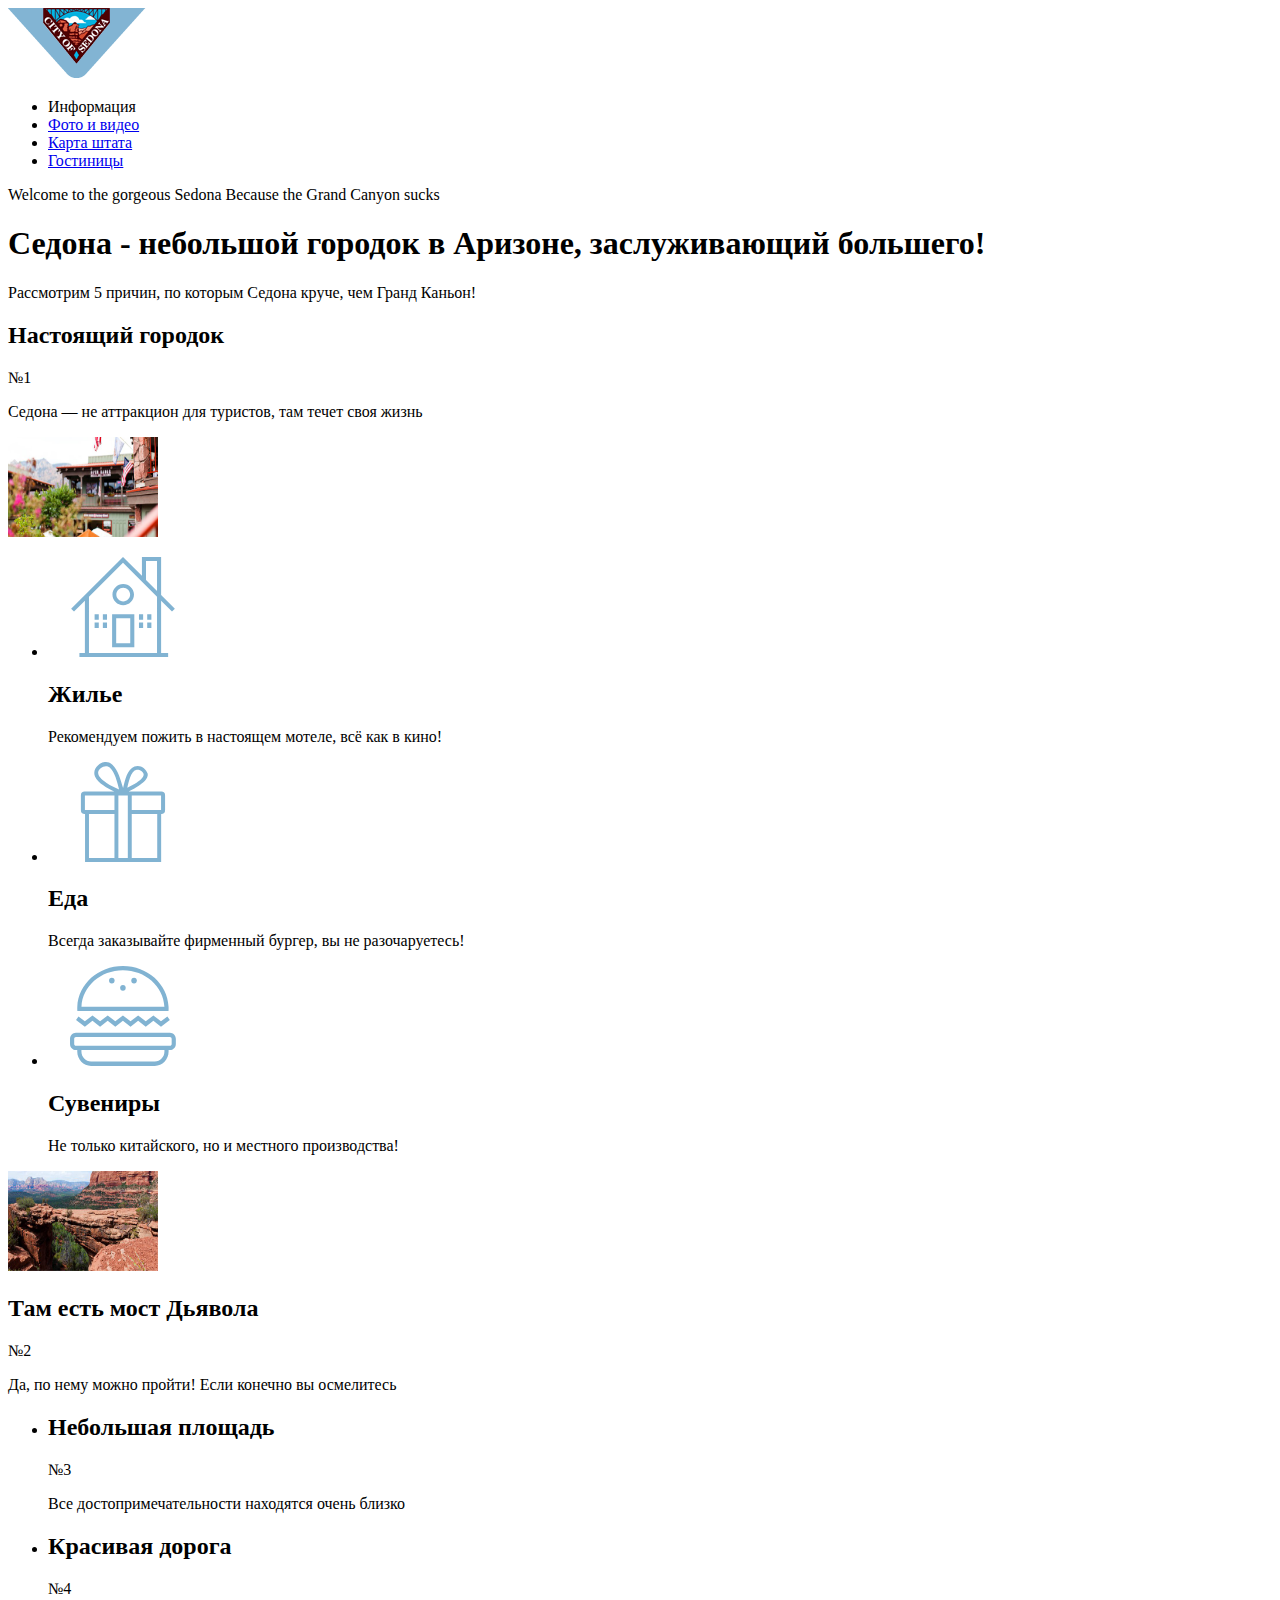
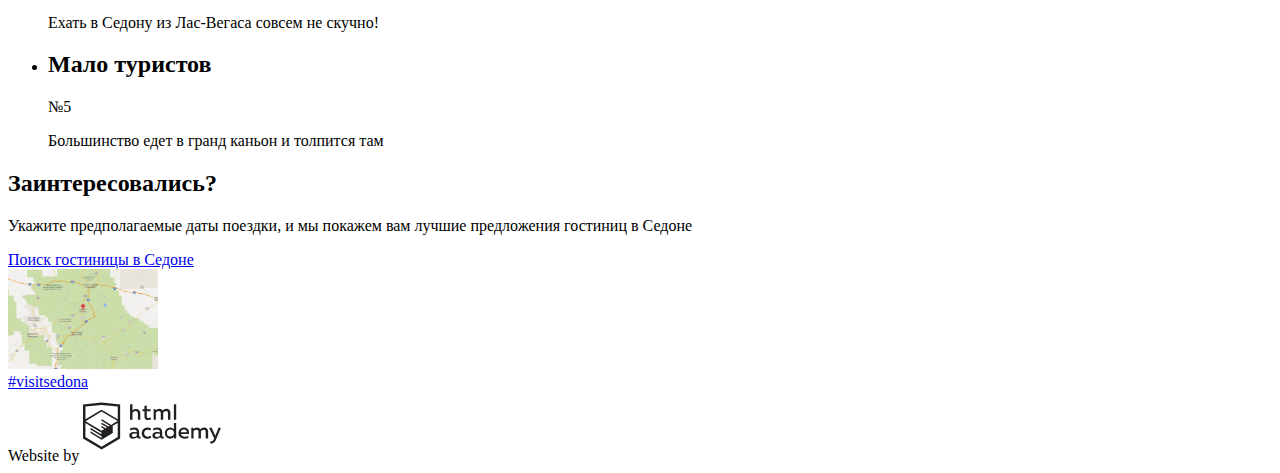
==== index.html @ 86ffe90f "Добавил единое изображение." ====
<!DOCTYPE html>
<html lang="ru">
		<head>
			<meta charset="utf-8">
			<title>HTML Academy: Седона</title>
			<link rel="stylesheet" type="text/css" href="css/style.css">
		</head>
	<body>
		<header class="main-header">
			<nav class="main-navigation">
				<div class="logo"><img class="logo-sedona" src="./img/logo.png" alt="Логотип Седона" width="138" height="70"></div>
				<ul class="site-navigation">
					<li><a class="info">Информация</a></li>
					<li><a href="index.html">Фото и видео</a></li>
					<li><a href="index.html">Карта штата</a></li>
					<li><a href="index.html">Гостиницы</a></li>
				</ul>
			</nav>
		</header>
		<main class="main-content">
			<li class="promo">
				<span class="slogan-welcome">Welcome to the gorgeous</span>
				<span class="slogan-sedona">Sedona</span>
				<span class="slogan-site">Because the Grand Canyon sucks</span>
			</li>
			<section class="features">
					<h1 class="features-title">Седона - небольшой городок в Аризоне, заслуживающий большего!</h1>
					<p class="features-text">Рассмотрим 5 причин, по которым Седона круче, чем Гранд Каньон!</p>
				<div class="features-item">						
					<h2 class="item-object-title">Настоящий городок</h2>
					<span class="item-object-number">№1</span>
					<p class="item-object-text">Седона — не аттракцион для туристов, там течет своя жизнь</p>						
					<img class="features-img" src="./img/feature-1.jpg" alt="Фото дома на улице" width="150" height="100">
				</div>
				<section class="features-services">
					<ul class="services-list">
						<li class="services-item">
							<img class="services-img" src="./img/service-1.svg" alt="Иконка дома" width="150" height="100">
							<h2 class="services-item-title">Жилье</h2>
							<p class="services-item-text">Рекомендуем пожить в настоящем мотеле, всё как в кино!</p>
						</li>
						<li class="services-item">
							<img class="services-img" src="./img/service-2.svg" alt="Иконка бургера" width="150" height="100">
							<h2 class="services-item-title">Еда</h2>
							<p class="services-item-text">Всегда заказывайте фирменный бургер, вы не разочаруетесь!</p>
						</li>
						<li class="services-item">
							<img class="services-img" src="./img/service-3.svg" alt="Иконка коробки с подарком" width="150" height="100">
							<h2 class="services-item-title">Сувениры</h2>
							<p class="services-item-text">Не только китайского, но и местного производства!</p>
						</li>
					</ul>
				</section>
				<div class="features-item">	
					<img class="features-img" src="./img/feature-2.jpg" alt="Фото моста Дьявола" width="150" height="100">
					<h2 class="item-object-title">Там есть мост Дьявола</h2>
					<span class="item-object-number">№2</span>
					<p class="item-object-text">Да, по нему можно пройти! Если конечно вы осмелитесь</p>					
				</div>
				<section class="features-services">
					<ul class="features-services-plus">
						<li class="services-item-plus">
							<h2 class="services-item-title">Небольшая площадь</h2>
							<span class="item-object-number">№3</span>	
							<p class="services-item-text">Все достопримечательности находятся очень близко</p>
						</li>
						<li>
							<h2 class="services-item-title">Красивая дорога</h2>
							<span class="item-object-number">№4</span>	
							<p class="services-item-text">Ехать в Седону из Лас-Вегаса совсем не скучно!</p>
						</li>
						<li>
							<h2 class="services-item-title">Мало туристов</h2>
							<span class="item-object-number">№5</span>	
							<p class="services-item-text">Большинство едет в гранд каньон и толпится там</p>
						</li>
					</ul>
				</section>
			</section>
			<section class="order">
				<div class="public">
					<h2 class="public-title">Заинтересовались?</h2>
					<p class="public-text">Укажите предполагаемые даты поездки, и мы покажем вам лучшие предложения гостиниц в Седоне</p>
					<a href="#" class="public-button">Поиск гостиницы в Седоне</a>
				<!--<form></form>--> 
				</div>
				<div class="map">
					<img src="./img/map.jpg" alt="Карта" width="150" height="100">
				</div>
			</section>
		</main>
		<footer class="main-footer">
			<div class="main-footer-column">
				<div class="main-footer-column-visit">
					<a href="#">#visitsedona</a>
				</div>
				<div class="main-footer-column-socials">
					<a href="#" class="social-twitter"></a>
					<a href="#" class="social-facebook"></a>
					<a href="#" class="social-youtube"></a>
				</div>
				<div class="main-footer-column-copyright">
					<span>Website by</span>
					<a class="logo-htmlacademy" href="https://htmlacademy.ru/intensive/htmlcss"><img class="logo-copyright" src="./img/logo-copyright.svg" alt="Логотип htmlacademy" width="138" height="70"></a>
				</div>
			</div>
		</footer>
	</body>
</html>
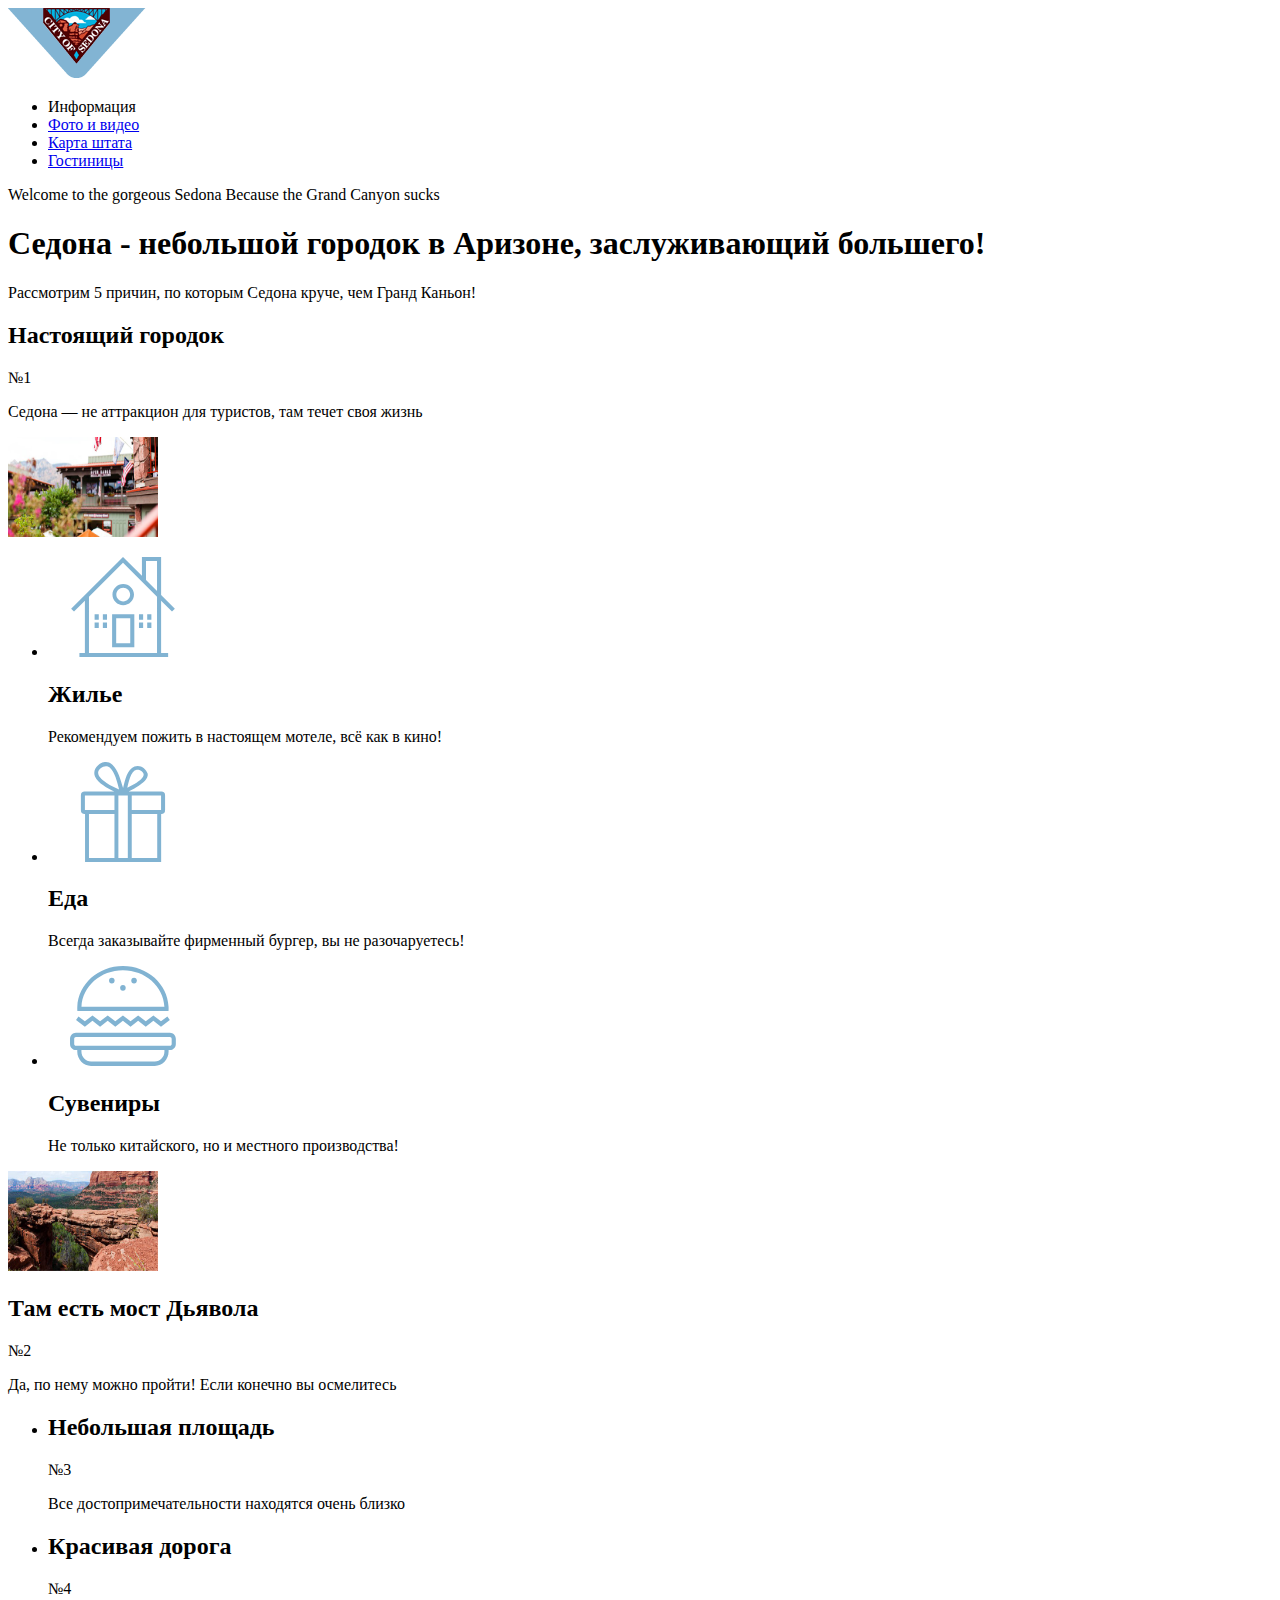
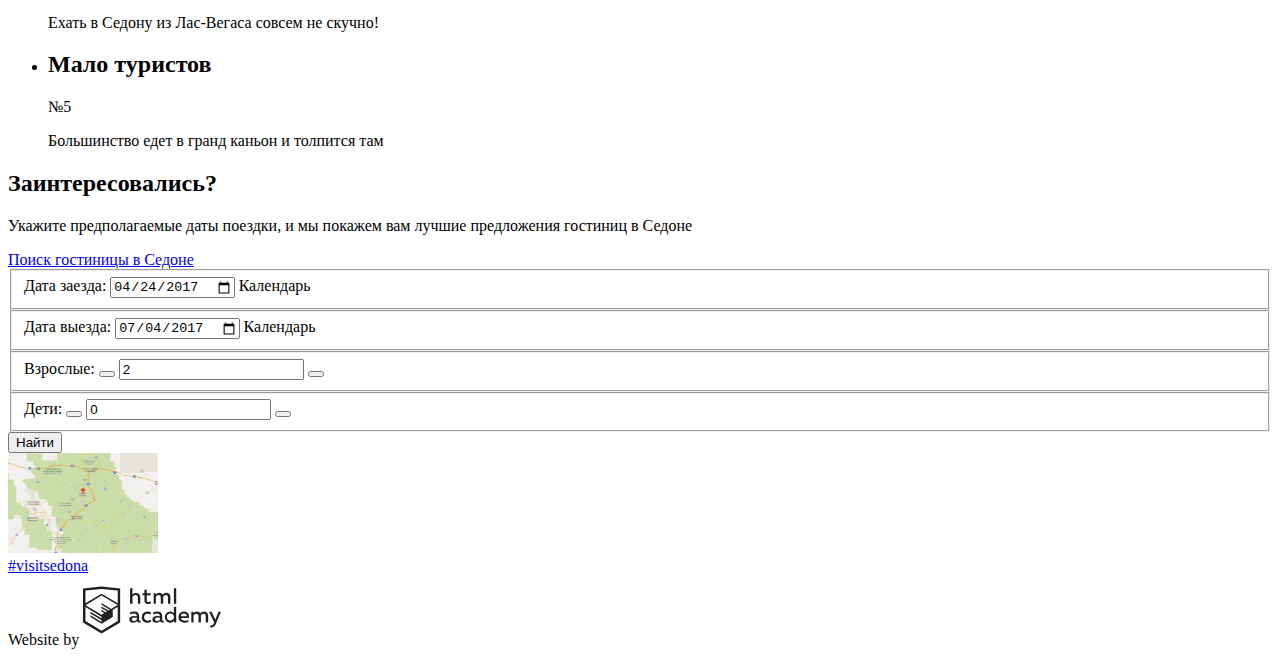
==== commit a6e96656: "Добавил формы." ====
--- a/index.html
+++ b/index.html
@@ -82,7 +82,33 @@
 					<h2 class="public-title">Заинтересовались?</h2>
 					<p class="public-text">Укажите предполагаемые даты поездки, и мы покажем вам лучшие предложения гостиниц в Седоне</p>
 					<a href="#" class="public-button">Поиск гостиницы в Седоне</a>
-				<!--<form></form>--> 
+	
+					<form class="form" action="#">
+						<fieldset class="form-rows">
+							<label class="form-label" for="date-in">Дата заезда:</label>
+							<input class="form-input" type="date" name="date-in" value="2017-04-24">
+							<span class="icon-calendar">Календарь</span>
+						</fieldset>
+						<fieldset class="form-rows">
+							<label class="form-label" for="date-out">Дата выезда:</label>
+							<input class="form-input" type="date" name="date-out" value="2017-07-04">
+							<span class="icon-calendar">Календарь</span>
+						</fieldset>
+						
+						<fieldset class="counter">
+							<label class="form-label" for="counter-adult">Взрослые:</label>
+							<button class="icon-minus" type="button" tabindex="0"></button>
+							<input class="form-input" type="text" name="counter-adult" value="2">
+							<button class="icon-plus" type="button" tabindex="0"></button>
+						</fieldset>
+						<fieldset class="counter">
+							<label class="form-label" for="counter-children">Дети:</label>
+							<button class="icon-minus" type="button" tabindex="0"></button>
+							<input class="form-input" type="text" name="counter-children" value="0">
+							<button class="icon-plus" type="button" tabindex="0"></button>
+						</fieldset>
+						<input class="button-solid" type="submit" value="Найти">
+					</form>
 				</div>
 				<div class="map">
 					<img src="./img/map.jpg" alt="Карта" width="150" height="100">
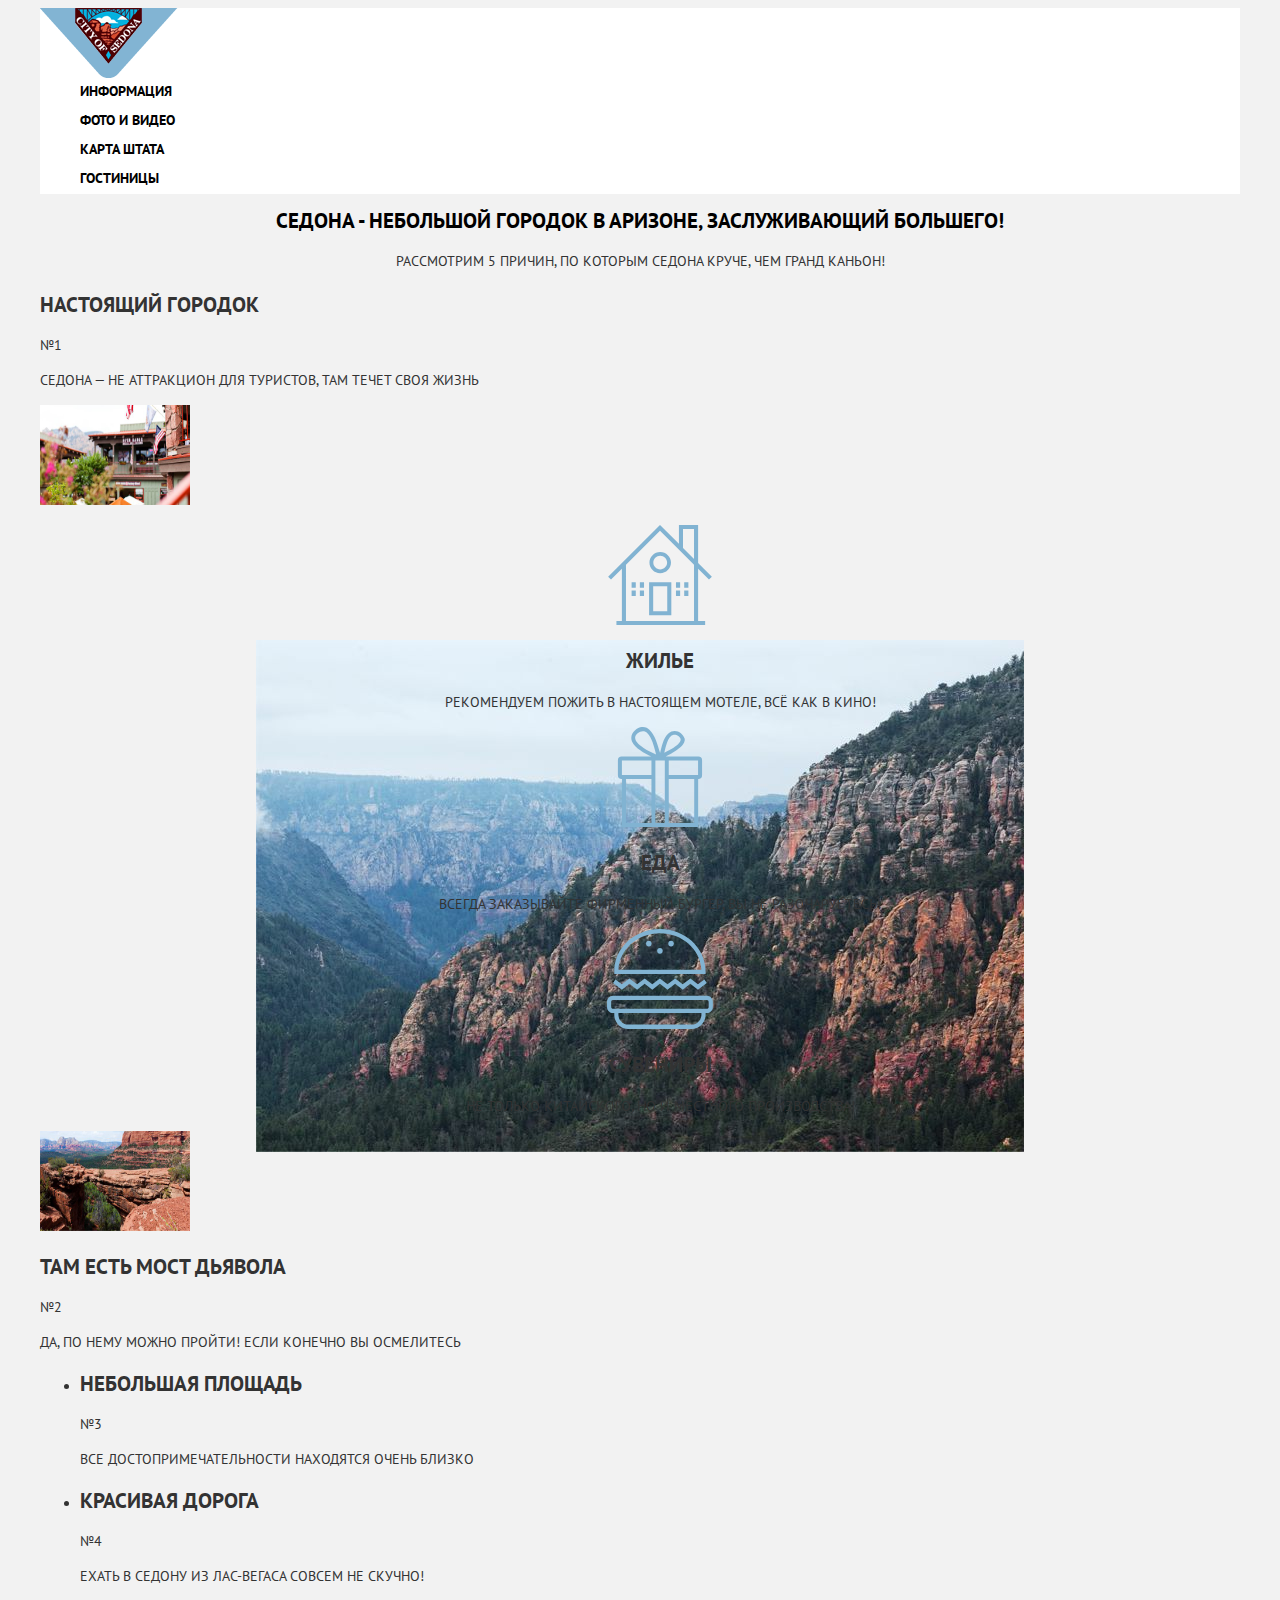
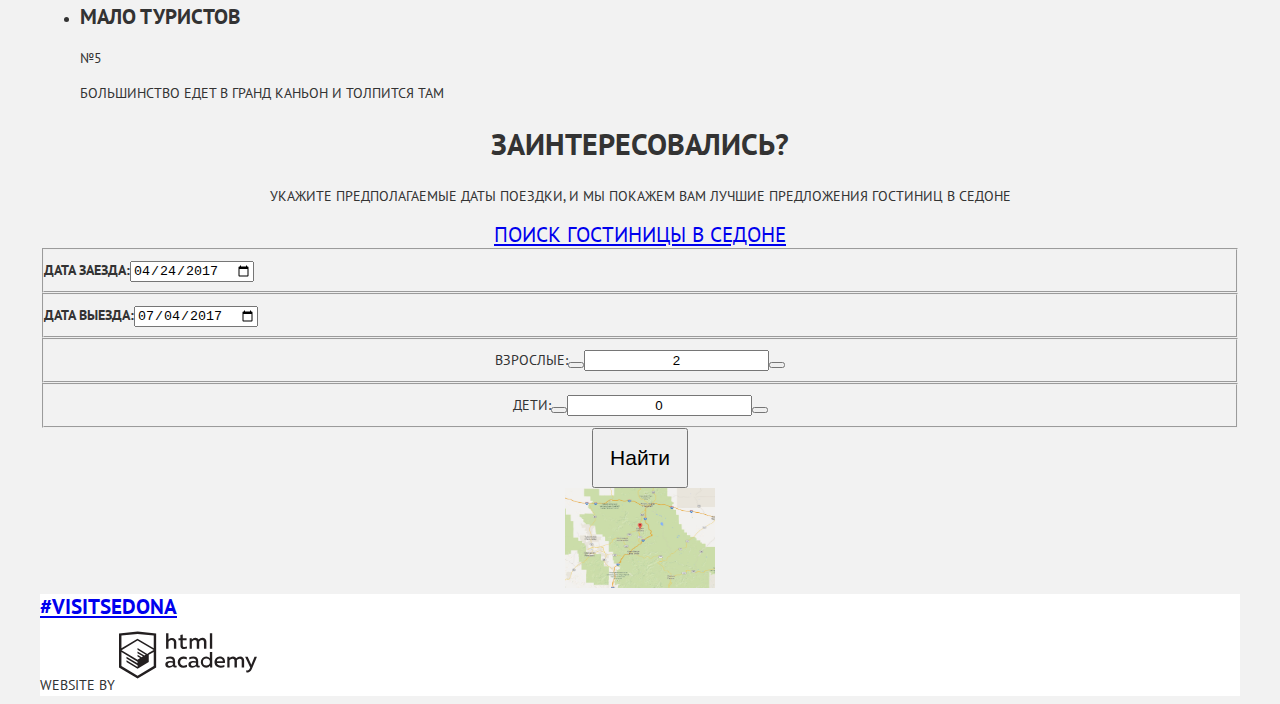
==== commit 38dd3618: "Добавил стилей на главную." ====
--- a/index.html
+++ b/index.html
@@ -3,6 +3,7 @@
 		<head>
 			<meta charset="utf-8">
 			<title>HTML Academy: Седона</title>
+			<link href="https://fonts.googleapis.com/css?family=PT+Sans:400,700&amp;subset=cyrillic" rel="stylesheet">
 			<link rel="stylesheet" type="text/css" href="css/style.css">
 		</head>
 	<body>
@@ -86,25 +87,25 @@
 					<form class="form" action="#">
 						<fieldset class="form-rows">
 							<label class="form-label" for="date-in">Дата заезда:</label>
-							<input class="form-input" type="date" name="date-in" value="2017-04-24">
+							<input class="form-input-date" type="date" name="date-in" value="2017-04-24">
 							<span class="icon-calendar">Календарь</span>
 						</fieldset>
 						<fieldset class="form-rows">
 							<label class="form-label" for="date-out">Дата выезда:</label>
-							<input class="form-input" type="date" name="date-out" value="2017-07-04">
+							<input class="form-input-date" type="date" name="date-out" value="2017-07-04">
 							<span class="icon-calendar">Календарь</span>
 						</fieldset>
 						
 						<fieldset class="counter">
 							<label class="form-label" for="counter-adult">Взрослые:</label>
 							<button class="icon-minus" type="button" tabindex="0"></button>
-							<input class="form-input" type="text" name="counter-adult" value="2">
+							<input class="form-input-counter" type="text" name="counter-adult" value="2">
 							<button class="icon-plus" type="button" tabindex="0"></button>
 						</fieldset>
 						<fieldset class="counter">
 							<label class="form-label" for="counter-children">Дети:</label>
 							<button class="icon-minus" type="button" tabindex="0"></button>
-							<input class="form-input" type="text" name="counter-children" value="0">
+							<input class="form-input-counter" type="text" name="counter-children" value="0">
 							<button class="icon-plus" type="button" tabindex="0"></button>
 						</fieldset>
 						<input class="button-solid" type="submit" value="Найти">
@@ -121,9 +122,11 @@
 					<a href="#">#visitsedona</a>
 				</div>
 				<div class="main-footer-column-socials">
-					<a href="#" class="social-twitter"></a>
-					<a href="#" class="social-facebook"></a>
-					<a href="#" class="social-youtube"></a>
+					<ul>
+						<li><a href="#" class="btn-social social-twitter"></a></li>
+						<li><a href="#" class="btn-social social-facebook"></a></li>
+						<li><a href="#" class="btn-social social-youtube"></a></li>
+					</ul>
 				</div>
 				<div class="main-footer-column-copyright">
 					<span>Website by</span>
--- a/css/style.css
+++ b/css/style.css
@@ -0,0 +1,157 @@
+/**Главные блоки сайта**/
+
+body {
+    font-size: 14px;
+    line-height: 21px;
+    font-family: 'PT Sans', Arial, sans-serif;
+	text-transform: uppercase;
+    color: #333;
+    background: #f2f2f2;
+}
+.main-header, 
+.main-content, 
+.main-footer,
+.hotels-content {
+	max-width: 1200px;
+    min-width: 768px;
+    margin: 0 auto;
+    background: #fff;
+}
+
+/**Шапка**/
+
+.main-navigation .logo {
+    font-size: 0;
+    line-height: 0;
+	background: no-repeat;
+}
+.site-navigation {
+    list-style: none;
+    font-size: 0;
+}
+.site-navigation a {
+    font-size: 14px;
+    line-height: 26px;
+    font-weight: 700;
+    text-align: center;
+    text-decoration: none;
+    color: #000;
+}
+
+/**Главное содержимое index**/
+
+.main-content {
+	background: url(../img/index.jpg) no-repeat 50% 30%;
+}
+.main-poster::after {
+	background: url(../img/mask.svg) no-repeat 0 50%;
+}
+.promo {
+	font-size: 0;
+    line-height: 0;
+    color: transparent;
+    background: transparent url(../img/promo-poster-text.png) no-repeat;
+}
+.features-title, .features-text {
+	line-height: 26px;
+    text-align: center;
+}
+.features-title {
+	font-size: 21px;
+    color: #000;
+}
+.item-object-title {
+	font-size: 21px;
+    line-height: 26px;
+    font-weight: 700;
+}
+.services-list {
+	list-style: none;
+}
+.services-item {
+	text-align: center;
+}
+.services-item-title {
+	font-size: 21px;
+    line-height: 26px;
+    font-weight: 700;
+}
+.order {
+	text-align: center;
+}
+.order h2 {
+	font-size: 30px;
+    line-height: 30px;
+    font-weight: 700;
+}
+.order p {
+	line-height: 24px;
+}
+.public .public-button {
+	font-size: 21px;
+    line-height: 26px;
+}
+.form-rows {
+	font-size: 0;
+    font-weight: 700;
+    text-align: left;
+}
+.form .form-label {
+	font-size: 14px;
+    line-height: 41px;
+}
+.icon-calendar {
+    color: #a9a9a9;
+}
+.icon-calendar::before {
+    font-size: 21px;
+    line-height: 38px;
+    text-align: center;
+}
+.form-input-date:hover, .icon-calendar {
+    color: #000;
+}
+.form-input-date:focus, .icon-calendar {
+    color: #81b3d2;
+}
+.counter {
+    font-size: 0;
+}
+.form-input-counter {
+    text-align: center;
+}
+.counter button {
+    color: #a9a9a9;
+}
+.counter button::before {
+    font-size: 14px;
+    line-height: 38px;
+    text-align: center;
+}
+.form .button-solid {
+    padding: 16px;
+    font-size: 21px;
+    line-height: 26px;
+}
+
+/**Главное содержимое hotels**/
+
+/**Подвал**/
+
+.main-footer-column-visit {
+	font-size: 21px;
+    line-height: 26px;
+    font-weight: 700;
+    color: #000;
+}
+.main-footer-column-socials ul {
+    list-style: none;
+    font-size: 0;
+}
+.btn-social {
+    font-size: 0;
+    line-height: 0;
+}
+.main-footer-column-copyright {
+	font-size: 14px;
+}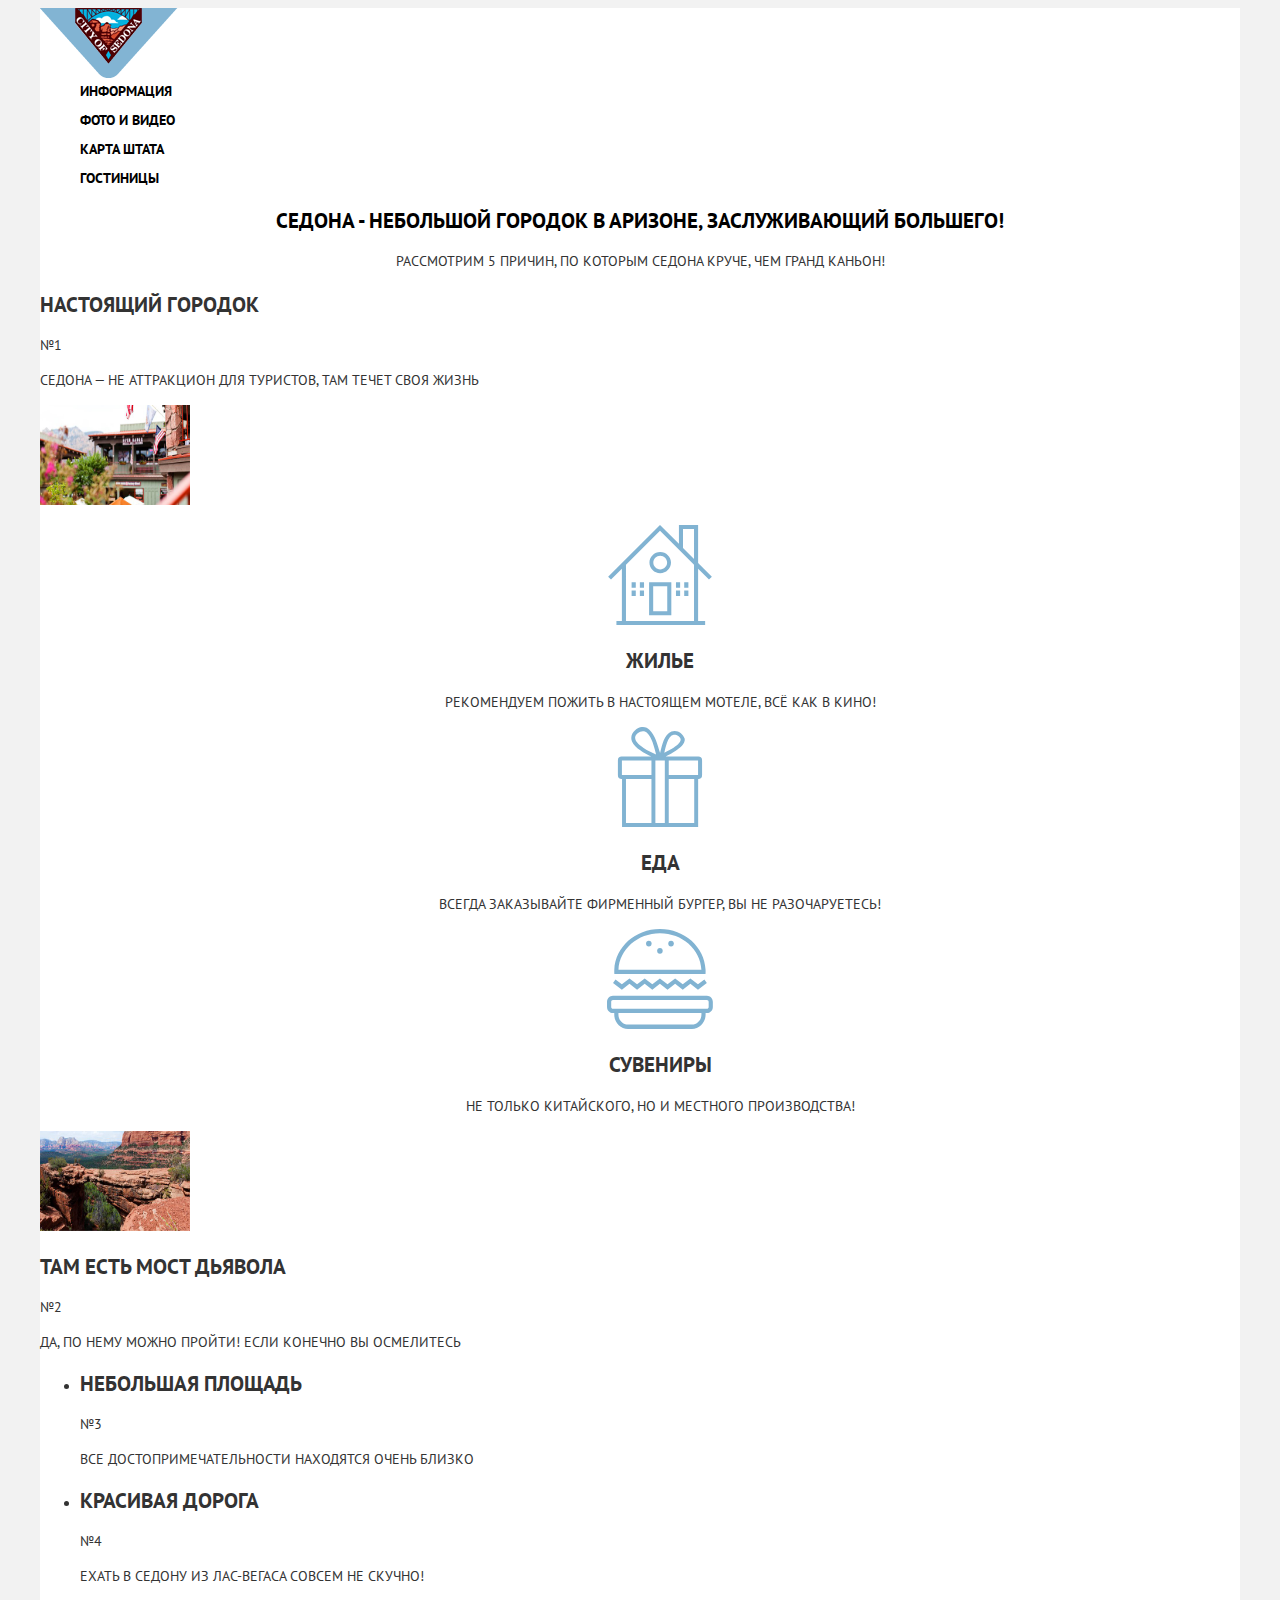
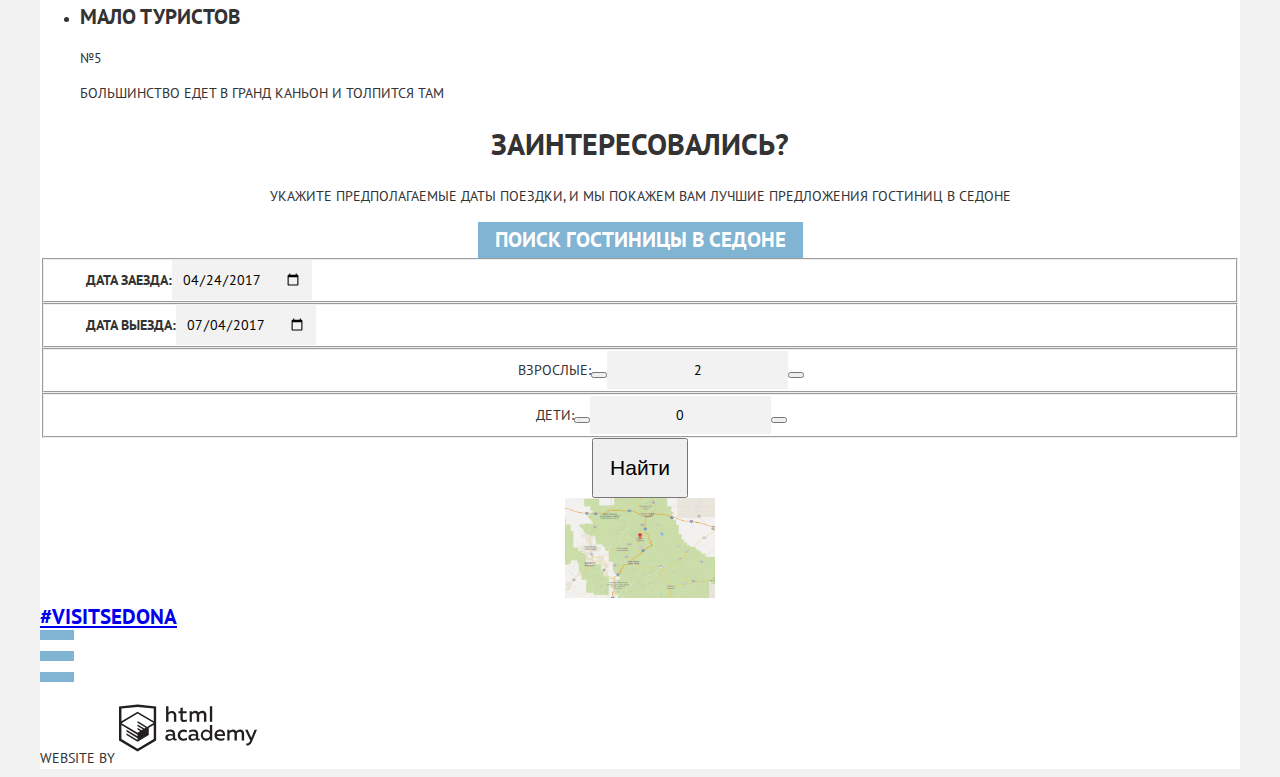
==== commit fee4c29a: "Добавил normalize, сделал стилизацию кнопок по стайлгайду." ====
--- a/index.html
+++ b/index.html
@@ -19,11 +19,11 @@
 			</nav>
 		</header>
 		<main class="main-content">
-			<li class="promo">
+			<section class="promo">
 				<span class="slogan-welcome">Welcome to the gorgeous</span>
 				<span class="slogan-sedona">Sedona</span>
 				<span class="slogan-site">Because the Grand Canyon sucks</span>
-			</li>
+			</section>
 			<section class="features">
 					<h1 class="features-title">Седона - небольшой городок в Аризоне, заслуживающий большего!</h1>
 					<p class="features-text">Рассмотрим 5 причин, по которым Седона круче, чем Гранд Каньон!</p>
--- a/css/style.css
+++ b/css/style.css
@@ -1,12 +1,158 @@
+/**Кнопки Стайлгайд**/
+
+.button-clear,
+.description-hotels-button,
+.description-hotels-button-other,
+.btn-social,
+.public-button {
+	display: inline-block;
+	vertical-align: top;
+	padding: 5px 17px;
+	border: none;
+	outline: none; 
+	font-size: 14px;
+	line-height: 21px;
+	font-family: 'PT Sans', Arial, sans-serif;
+	font-weight: bold;
+	text-align: center;
+	text-transform: uppercase;
+	text-decoration: none;
+	color: #fff;
+	background: #81b3d2;
+	cursor: pointer;
+}
+.button-clear:hover {
+  background: #669ec0;
+}
+.button-clear:active {
+  color: rgba(255,255,255,.3);
+  background: #5496bd;
+}
+.description-hotels-button:hover {
+  background: #669ec0;
+}
+.description-hotels-button:active {
+  color: rgba(255,255,255,.3);
+  background: #5496bd;
+}
+.description-hotels-button-other:hover {
+  background: #669ec0;
+}
+.description-hotels-button-other:active {
+  color: rgba(255,255,255,.3);
+  background: #5496bd;
+}
+.btn-social:hover {
+  background: #669ec0;
+}
+.btn-social:active {
+  color: rgba(255,255,255,.3);
+  background: #5496bd;
+}
+.public-button:hover {
+  background: #669ec0;
+}
+.public-button:active {
+  color: rgba(255,255,255,.3);
+  background: #5496bd;
+}
+.description-hotels-button-other {
+  background: #766357;
+}
+.description-hotels-button-other:hover {
+  background: #604e43;
+}
+.description-hotels-button-other:active {
+  background: #503e33;
+}
+.button-clear {
+  margin: 12px 0;
+  padding: 5px 34px;
+  border: 2px solid #fff;
+  border-radius: 3px;
+  font-weight: normal;
+  background: transparent;
+}
+.button-clear:hover {
+  background: rgba(255,255,255,.25);
+}
+.button-clear:active {
+  opacity: .5;
+}
+/**Поля ввода по стайлгайду**/
+
+.form-input-date,
+.form-input-counter {
+	box-sizing: border-box;
+	padding: 8px;
+	border: 2px solid #f2f2f2;
+	outline: none;
+	font-size: 14px;
+	line-height: 18px;
+	font-family: 'PT Sans', Arial, sans-serif;
+	text-transform: uppercase;
+	background: #f2f2f2;
+}
+.form-input-date:hover {
+  border-color: #ebebeb;
+  background: #ebebeb;
+}
+.form-input-date:focus {
+  border-color: #e5e5e5;
+  background: #fff;
+}
+.form-input-counter:hover {
+  border-color: #ebebeb;
+  background: #ebebeb;
+}
+.form-input-counter:focus {
+  border-color: #e5e5e5;
+  background: #fff;
+}
+
+/**Checkbox по стайлгайду**/
+
+.form-checkbox {
+	display: none;
+}
+.form-checkbox,
+.form-label {
+	position: relative;
+	padding-left: 42px;
+	font-size: 14px;
+	line-height: 21px;
+	cursor: pointer;
+}
+.form-checkbox + .form-label::before {
+	content: '\2610';
+	position: absolute;
+	left: 0;
+	top: 0;
+	font-size: 26px;
+	font-family: 'PT Sans';
+	color: #b5b5b5;
+}
+.form-checkbox:checked + .form-label::before {
+	content: '\2611';
+}
+.form-checkbox + .form-label:hover::before {
+	color: #fff;
+}
+.form-checkbox:disabled + .form-label,
+.form-checkbox:disabled + .form-label::before,
+.form-checkbox:disabled + .form-label:hover::before {
+	color: #6a6a6a;
+	cursor: default;
+}
 /**Главные блоки сайта**/
 
 body {
     font-size: 14px;
     line-height: 21px;
     font-family: 'PT Sans', Arial, sans-serif;
-	text-transform: uppercase;
+	text-transform: uppercase; 
     color: #333;
-    background: #f2f2f2;
+    background: #f2f2f2; 
 }
 .main-header, 
 .main-content, 
@@ -14,66 +160,66 @@
 .hotels-content {
 	max-width: 1200px;
     min-width: 768px;
-    margin: 0 auto;
-    background: #fff;
+    margin: 0 auto; 
+    background: #fff; 
 }
 
 /**Шапка**/
 
 .main-navigation .logo {
     font-size: 0;
-    line-height: 0;
-	background: no-repeat;
+    line-height: 0; 
+	background: no-repeat; 
 }
 .site-navigation {
-    list-style: none;
-    font-size: 0;
+    list-style: none; 
+    font-size: 0; 
 }
 .site-navigation a {
     font-size: 14px;
     line-height: 26px;
     font-weight: 700;
-    text-align: center;
-    text-decoration: none;
-    color: #000;
+    text-align: center; 
+    text-decoration: none; 
+    color: #000; 
 }
 
 /**Главное содержимое index**/
 
-.main-content {
-	background: url(../img/index.jpg) no-repeat 50% 30%;
+.promo {
+	background: url(../img/index.jpg) no-repeat 50% 30%; 
 }
 .main-poster::after {
 	background: url(../img/mask.svg) no-repeat 0 50%;
 }
 .promo {
 	font-size: 0;
-    line-height: 0;
-    color: transparent;
-    background: transparent url(../img/promo-poster-text.png) no-repeat;
+    line-height: 0; 
+    color: transparent; 
+    background: transparent url(../img/promo-poster-text.png) no-repeat; 
 }
 .features-title, .features-text {
 	line-height: 26px;
     text-align: center;
 }
 .features-title {
-	font-size: 21px;
-    color: #000;
+	font-size: 21px; 
+    color: #000; 
 }
 .item-object-title {
-	font-size: 21px;
-    line-height: 26px;
-    font-weight: 700;
+	font-size: 21px; 
+    line-height: 26px; 
+    font-weight: 700; 
 }
 .services-list {
 	list-style: none;
 }
 .services-item {
-	text-align: center;
+	text-align: center; 
 }
 .services-item-title {
-	font-size: 21px;
-    line-height: 26px;
+	font-size: 21px; 
+    line-height: 26px; 
     font-weight: 700;
 }
 .order {
@@ -88,34 +234,34 @@
 	line-height: 24px;
 }
 .public .public-button {
-	font-size: 21px;
+	font-size: 21px; 
     line-height: 26px;
 }
 .form-rows {
-	font-size: 0;
-    font-weight: 700;
+	font-size: 0; 
+    font-weight: 700; 
     text-align: left;
 }
 .form .form-label {
 	font-size: 14px;
-    line-height: 41px;
+    line-height: 41px; 
 }
 .icon-calendar {
     color: #a9a9a9;
 }
 .icon-calendar::before {
     font-size: 21px;
-    line-height: 38px;
-    text-align: center;
+    line-height: 38px; 
+    text-align: center; 
 }
 .form-input-date:hover, .icon-calendar {
-    color: #000;
+    color: #000; 
 }
 .form-input-date:focus, .icon-calendar {
     color: #81b3d2;
 }
 .counter {
-    font-size: 0;
+    font-size: 0; 
 }
 .form-input-counter {
     text-align: center;
@@ -124,34 +270,47 @@
     color: #a9a9a9;
 }
 .counter button::before {
-    font-size: 14px;
-    line-height: 38px;
-    text-align: center;
+    font-size: 14px; 
+    line-height: 38px; 
+    text-align: center; 
 }
 .form .button-solid {
-    padding: 16px;
-    font-size: 21px;
-    line-height: 26px;
+    padding: 16px; 
+    font-size: 21px; 
+    line-height: 26px; 
 }
 
 /**Главное содержимое hotels**/
+
+.hotels-content {
+	color: #fff;
+    background: #46525c url(../img/hotels.jpg) no-repeat 0 50%; 
+}
+.hotels-content h2 {
+	margin: 12px 0;
+    font-size: 16px; 
+    line-height: 21px; 
+    text-align: left;
+}
+.filters-rows {
+	font-size: 0;
+}
 
 /**Подвал**/
 
 .main-footer-column-visit {
 	font-size: 21px;
     line-height: 26px;
-    font-weight: 700;
-    color: #000;
+    font-weight: 700; 
+	text-decoration: none; 
+    color: #000; 
 }
 .main-footer-column-socials ul {
+	margin: 0;
+    padding: 0; 
     list-style: none;
     font-size: 0;
 }
-.btn-social {
-    font-size: 0;
-    line-height: 0;
-}
 .main-footer-column-copyright {
-	font-size: 14px;
+	font-size: 14px; 
 }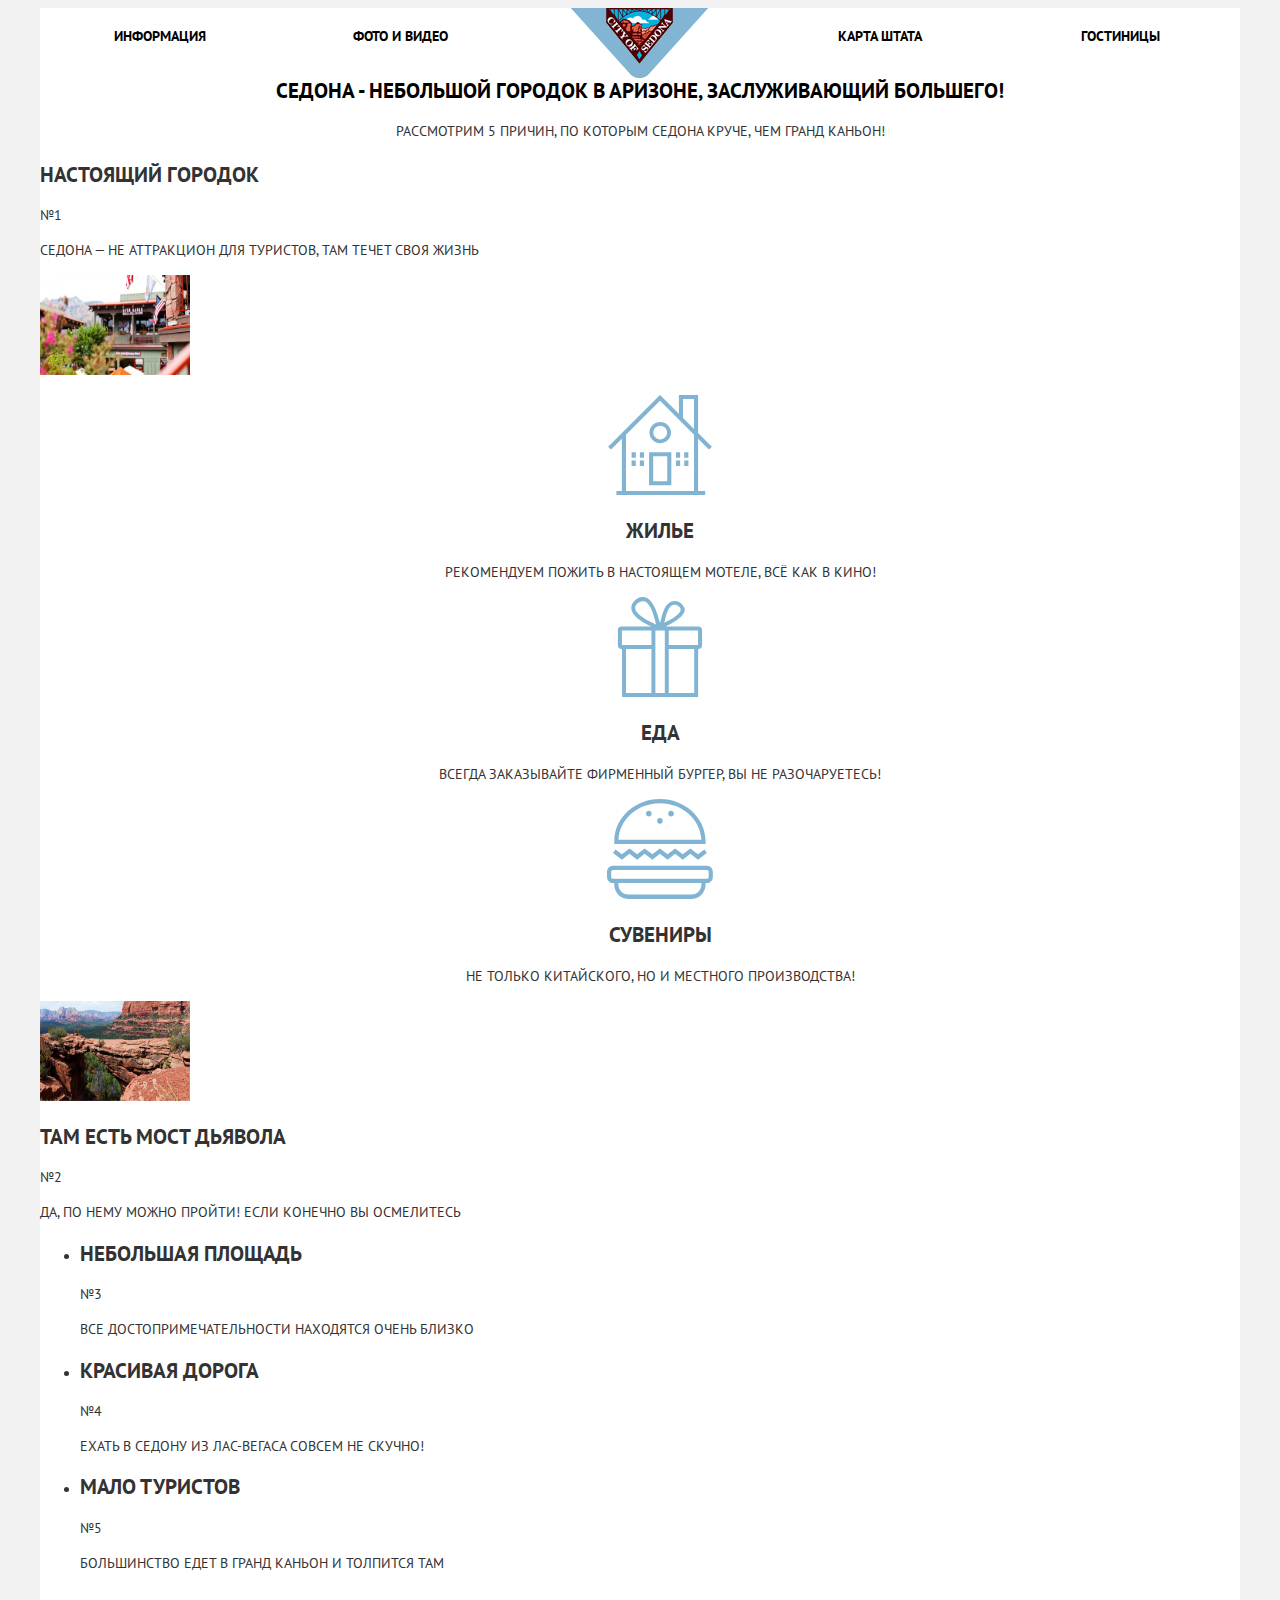
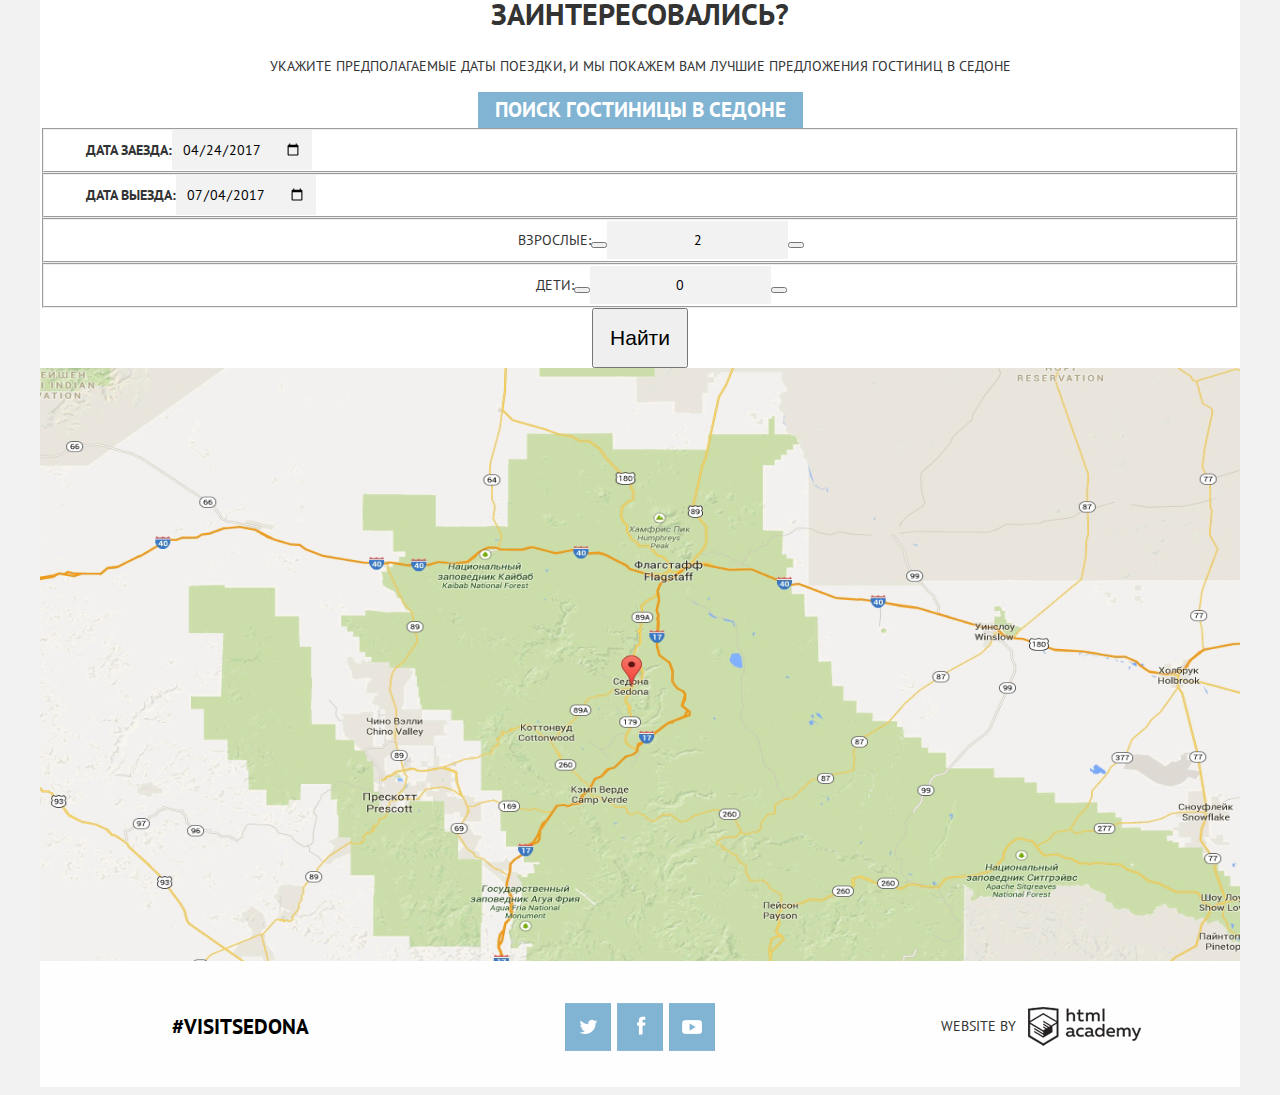
==== commit ba4f9333: "Стилизовал шапку и подвал" ====
--- a/index.html
+++ b/index.html
@@ -112,12 +112,12 @@
 					</form>
 				</div>
 				<div class="map">
-					<img src="./img/map.jpg" alt="Карта" width="150" height="100">
+					<img src="./img/map.png" alt="Карта" width="1200" height="593">
 				</div>
 			</section>
 		</main>
 		<footer class="main-footer">
-			<div class="main-footer-column">
+			<div class="main-footer-column row">
 				<div class="main-footer-column-visit">
 					<a href="#">#visitsedona</a>
 				</div>
@@ -130,7 +130,7 @@
 				</div>
 				<div class="main-footer-column-copyright">
 					<span>Website by</span>
-					<a class="logo-htmlacademy" href="https://htmlacademy.ru/intensive/htmlcss"><img class="logo-copyright" src="./img/logo-copyright.svg" alt="Логотип htmlacademy" width="138" height="70"></a>
+					<a class="logo-htmlacademy" href="https://htmlacademy.ru/intensive/htmlcss"></a>
 				</div>
 			</div>
 		</footer>
--- a/css/style.css
+++ b/css/style.css
@@ -22,63 +22,57 @@
 	cursor: pointer;
 }
 .button-clear:hover {
-  background: #669ec0;
+	background: #669ec0;
 }
 .button-clear:active {
-  color: rgba(255,255,255,.3);
-  background: #5496bd;
+	color: rgba(255,255,255,.3);
+	background: #5496bd;
 }
 .description-hotels-button:hover {
-  background: #669ec0;
+	background: #669ec0;
 }
 .description-hotels-button:active {
-  color: rgba(255,255,255,.3);
-  background: #5496bd;
+	color: rgba(255,255,255,.3);
+	background: #5496bd;
 }
 .description-hotels-button-other:hover {
-  background: #669ec0;
+	background: #669ec0;
 }
 .description-hotels-button-other:active {
-  color: rgba(255,255,255,.3);
-  background: #5496bd;
-}
-.btn-social:hover {
-  background: #669ec0;
-}
-.btn-social:active {
-  color: rgba(255,255,255,.3);
-  background: #5496bd;
+	color: rgba(255,255,255,.3);
+	background: #5496bd;
 }
 .public-button:hover {
-  background: #669ec0;
+	background: #669ec0;
 }
 .public-button:active {
-  color: rgba(255,255,255,.3);
-  background: #5496bd;
+	color: rgba(255,255,255,.3);
+	background: #5496bd;
 }
 .description-hotels-button-other {
-  background: #766357;
+	background: #766357;
 }
 .description-hotels-button-other:hover {
-  background: #604e43;
+	background: #604e43;
 }
 .description-hotels-button-other:active {
-  background: #503e33;
+	background: #503e33;
 }
 .button-clear {
-  margin: 12px 0;
-  padding: 5px 34px;
-  border: 2px solid #fff;
-  border-radius: 3px;
-  font-weight: normal;
-  background: transparent;
+	margin: 12px 0;
+	padding: 5px 34px;
+	border: 2px solid #fff;
+	border-radius: 3px;
+	font-weight: normal;
+	background: transparent;
 }
 .button-clear:hover {
-  background: rgba(255,255,255,.25);
+	background: rgba(255,255,255,.25);
 }
 .button-clear:active {
-  opacity: .5;
-}
+	opacity: .5;
+}
+
 /**Поля ввода по стайлгайду**/
 
 .form-input-date,
@@ -94,20 +88,20 @@
 	background: #f2f2f2;
 }
 .form-input-date:hover {
-  border-color: #ebebeb;
-  background: #ebebeb;
+	border-color: #ebebeb;
+	background: #ebebeb;
 }
 .form-input-date:focus {
-  border-color: #e5e5e5;
-  background: #fff;
+	border-color: #e5e5e5;
+	background: #fff;
 }
 .form-input-counter:hover {
-  border-color: #ebebeb;
-  background: #ebebeb;
+	border-color: #ebebeb;
+	background: #ebebeb;
 }
 .form-input-counter:focus {
-  border-color: #e5e5e5;
-  background: #fff;
+	border-color: #e5e5e5;
+	background: #fff;
 }
 
 /**Checkbox по стайлгайду**/
@@ -144,6 +138,7 @@
 	color: #6a6a6a;
 	cursor: default;
 }
+
 /**Главные блоки сайта**/
 
 body {
@@ -166,22 +161,70 @@
 
 /**Шапка**/
 
+.main-header {
+	position: relative;
+	background: #fff;
+}
 .main-navigation .logo {
+    position: absolute;
+    z-index: 1;
+    left: 50%;
+    width: 138px;
+    height: 70px;
+    margin-left: -69px;
     font-size: 0;
-    line-height: 0; 
-	background: no-repeat; 
+    line-height: 0;
+    color: transparent;
+    background: transparent no-repeat 0 0;
 }
 .site-navigation {
+	margin: 0;
+    padding: 0;
     list-style: none; 
     font-size: 0; 
 }
+.site-navigation li {
+	display: inline-block;
+	vertical-align: top;
+	width: 20%;
+}
 .site-navigation a {
-    font-size: 14px;
-    line-height: 26px;
-    font-weight: 700;
-    text-align: center; 
-    text-decoration: none; 
-    color: #000; 
+	display: block;
+	padding: 15px 0;
+	font-size: 14px;
+	line-height: 26px;
+	font-weight: bold;
+	text-align: center;
+	text-decoration: none;
+	color: #000;
+}
+.info:hover {
+	color: #81b3d2;
+	cursor: pointer;
+}
+
+.info:active {
+	color: #000;
+	opacity: .3;
+	cursor: pointer;
+}
+.site-navigation li:nth-child(2) {
+	margin-right: 20%;
+}
+
+/**Сетка**/
+
+.row {
+	font-size: 0;
+}
+.main-footer-column-visit,
+.main-footer-column-socials,
+.main-footer-column-copyright {
+	display: inline-block;
+	vertical-align: top;
+	box-sizing: border-box;
+	width: 33.33%;
+	font-size: 14px;
 }
 
 /**Главное содержимое index**/
@@ -297,8 +340,19 @@
 }
 
 /**Подвал**/
-
+.map {
+	position: relative;
+	background: no-repeat 50% 100%;
+}
+.main-footer .main-footer-column {
+    padding: 30px 0;
+    text-align: center;
+    background: rgba(254,254,254,.9);
+  }
 .main-footer-column-visit {
+	padding: 17px 0;
+}
+.main-footer-column-visit a {
 	font-size: 21px;
     line-height: 26px;
     font-weight: 700; 
@@ -311,6 +365,67 @@
     list-style: none;
     font-size: 0;
 }
+.main-footer-column-socials li {
+	display: inline-block;
+	vertical-align: top;
+	margin: 6px 3px;
+}
+.btn-social {
+	display: block;
+	width: 46px;
+	height: 48px;
+	padding: 0;
+	font-size: 0;
+	line-height: 0;
+	background: url(../img/footer-icon.png) no-repeat;
+}
+.social-twitter:hover {
+	background-position: 0 -49px;
+}
+.social-twitter:active {
+	background-position: 0 -98px;
+}
+.social-facebook {
+	background: url(../img/footer-icon.png) -47px 0 no-repeat;
+}
+.social-facebook:hover {
+	background-position: -47px -49px;
+}
+.social-facebook:active {
+	background-position: -47px -98px;
+}
+.social-youtube {
+	background: url(../img/footer-icon.png) -95px 0 no-repeat;
+}
+.social-youtube:hover {
+	background-position: -95px -49px;
+}
+.social-youtube:active {
+	background-position: -95px -98px;
+}
 .main-footer-column-copyright {
-	font-size: 14px; 
-}+	padding: 6px 0;
+}
+.main-footer-column-copyright span,
+.main-footer-column-copyright .logo-htmlacademy {
+	display: inline-block;
+	vertical-align: middle;
+}
+.main-footer-column-copyright span {
+	margin-left: 10px;
+	font-size: 14px;
+}
+.logo-htmlacademy {
+	width: 113px;
+	height: 39px;
+	text-decoration: none;
+	margin: 4px 8px;
+	background: transparent url('../img/logo-htmlacademy.png') no-repeat;
+	background-position: 50% -198px;
+}
+.logo-htmlacademy:hover {
+	background-position: 50% -99px;
+}
+.logo-htmlacademy:active {
+	background-position: 50% 0;
+}
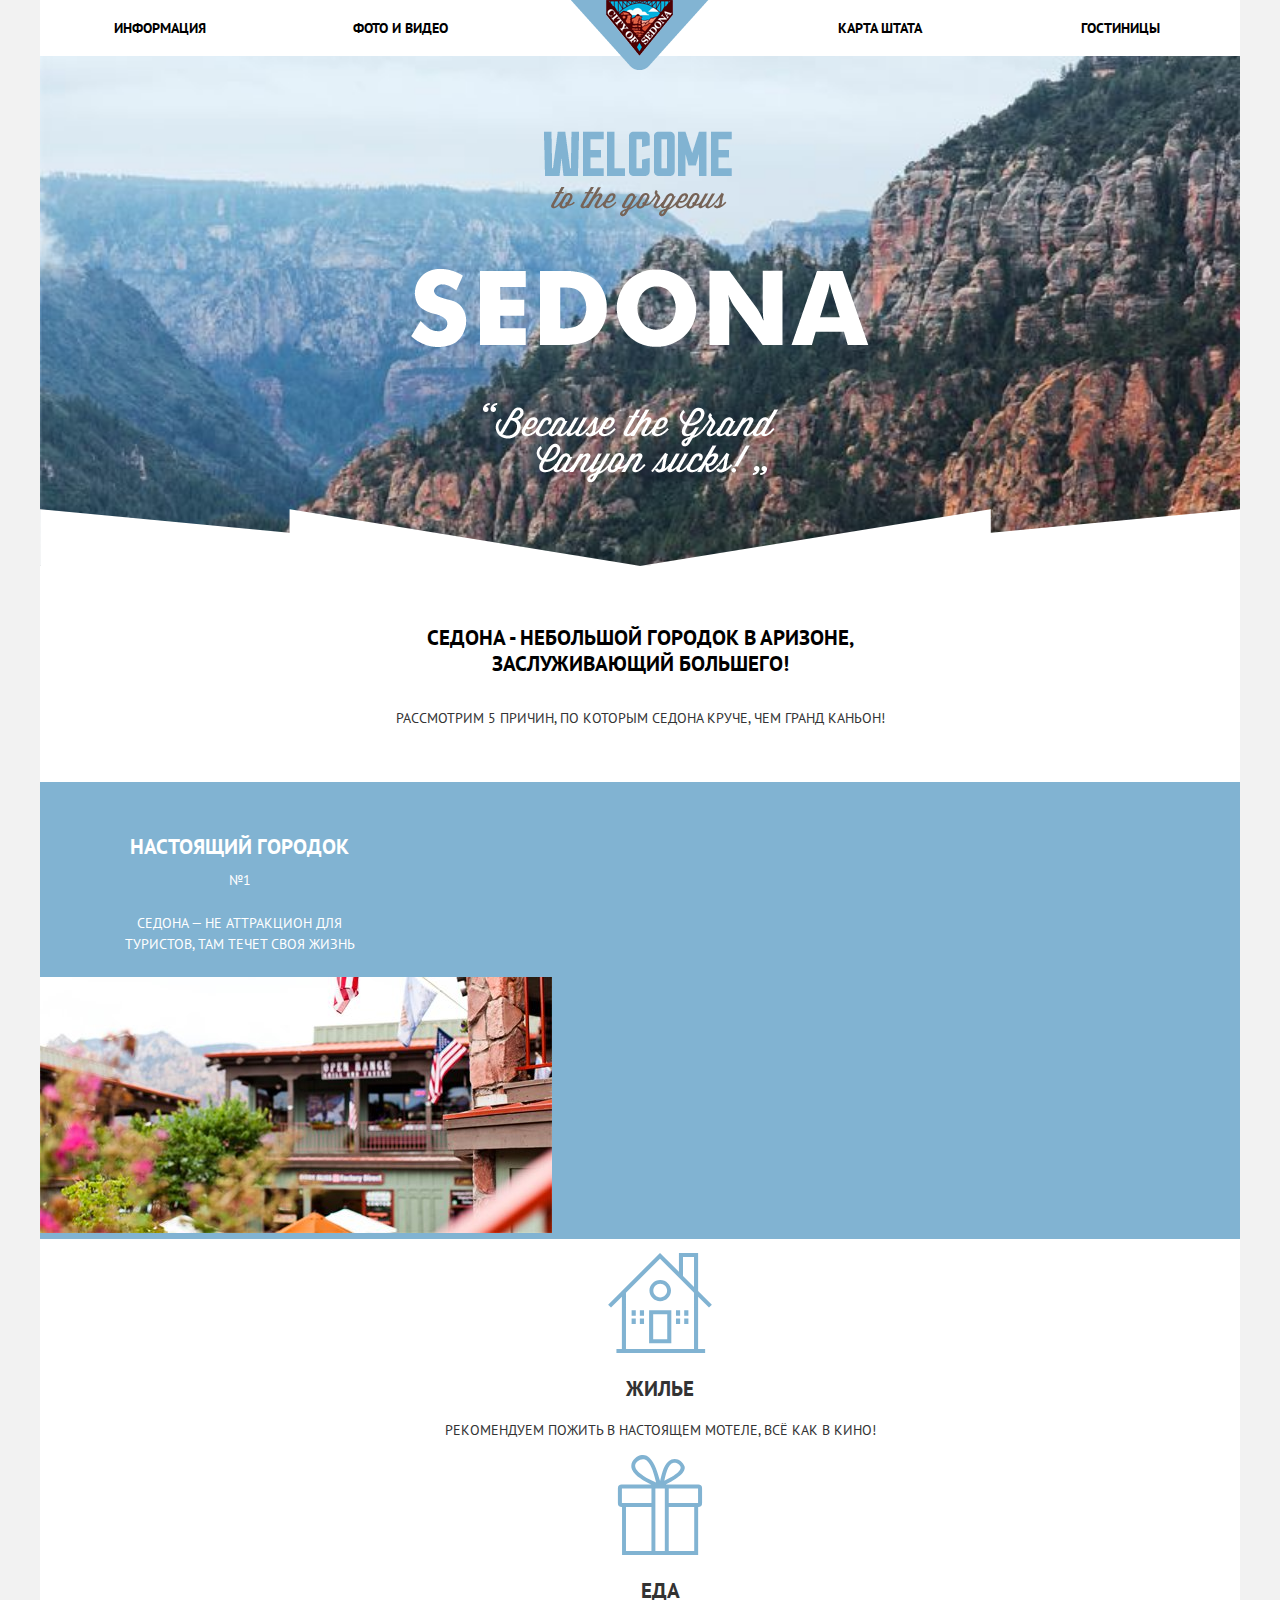
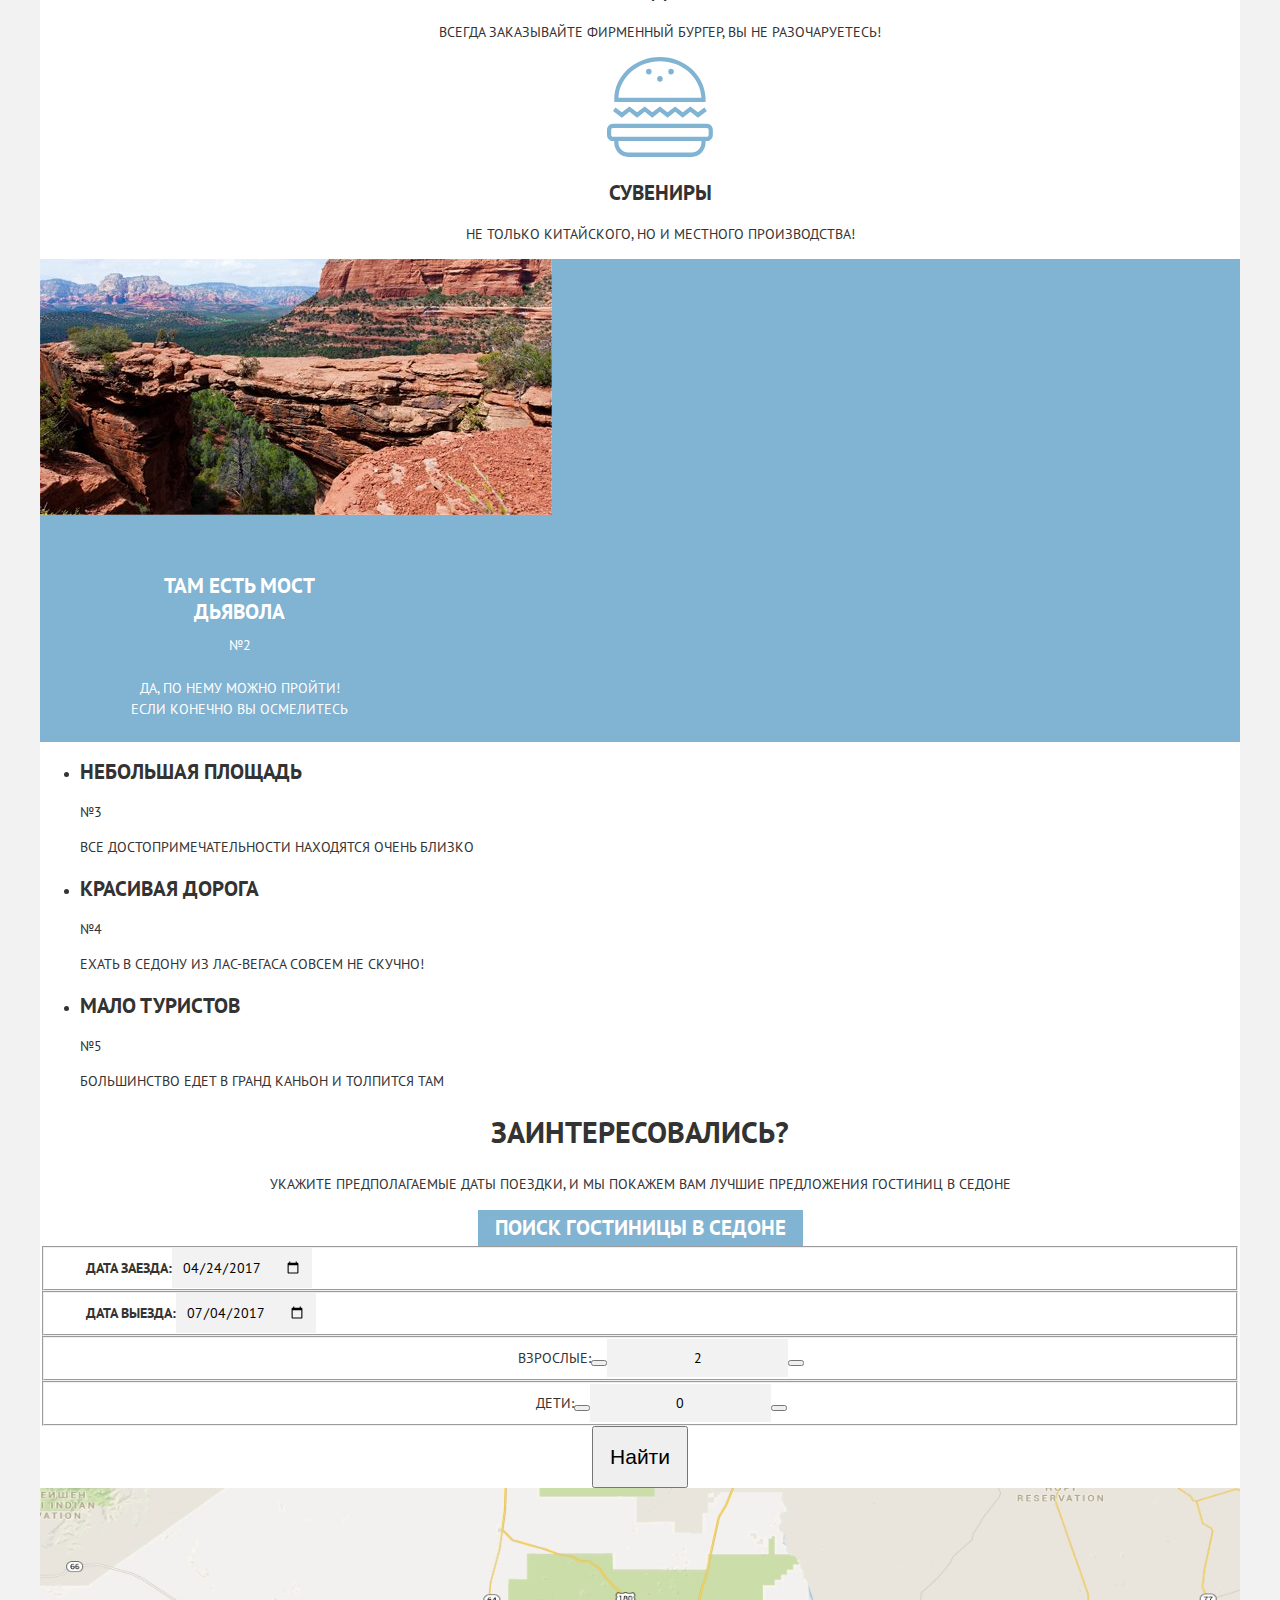
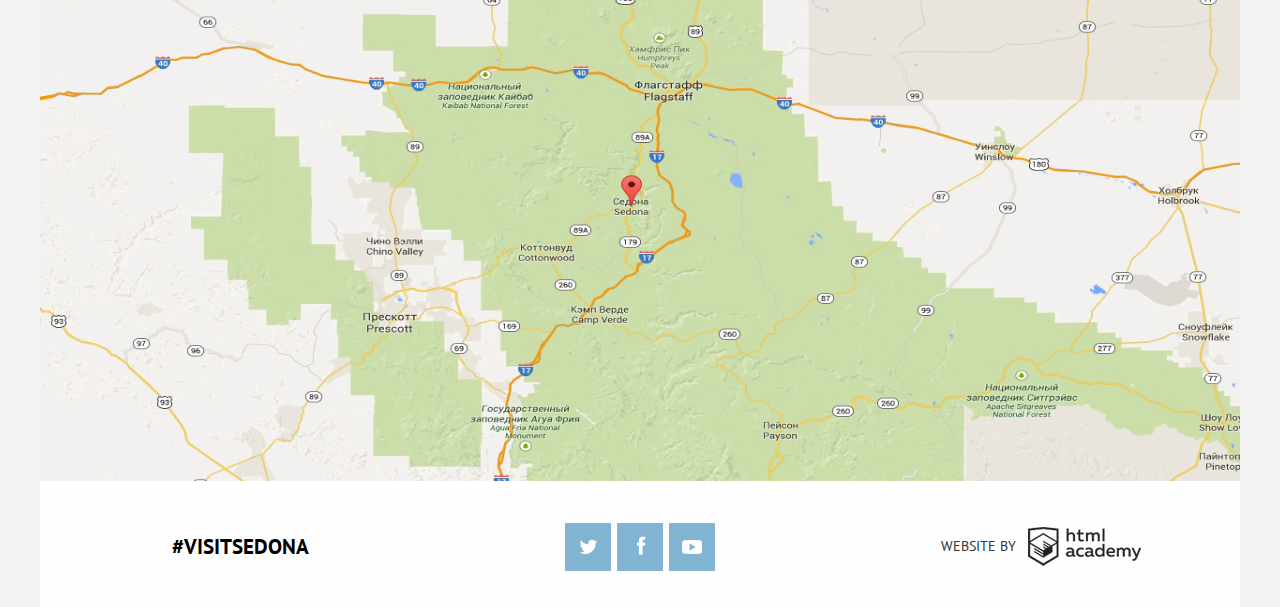
==== commit bd130ed9: "Продолжаем стилизацию" ====
--- a/index.html
+++ b/index.html
@@ -1,11 +1,12 @@
 <!DOCTYPE html>
 <html lang="ru">
-		<head>
-			<meta charset="utf-8">
-			<title>HTML Academy: Седона</title>
-			<link href="https://fonts.googleapis.com/css?family=PT+Sans:400,700&amp;subset=cyrillic" rel="stylesheet">
-			<link rel="stylesheet" type="text/css" href="css/style.css">
-		</head>
+	<head>
+		<meta charset="utf-8">
+		<title>HTML Academy: Седона</title>
+		<link href="https://fonts.googleapis.com/css?family=PT+Sans:400,700&amp;subset=cyrillic" rel="stylesheet">
+		<link rel="stylesheet" type="text/css" href="css/normalize.css">
+		<link rel="stylesheet" type="text/css" href="css/style.css">
+	</head>
 	<body>
 		<header class="main-header">
 			<nav class="main-navigation">
@@ -25,13 +26,19 @@
 				<span class="slogan-site">Because the Grand Canyon sucks</span>
 			</section>
 			<section class="features">
+				<section class="intro">
 					<h1 class="features-title">Седона - небольшой городок в Аризоне, заслуживающий большего!</h1>
 					<p class="features-text">Рассмотрим 5 причин, по которым Седона круче, чем Гранд Каньон!</p>
-				<div class="features-item">						
-					<h2 class="item-object-title">Настоящий городок</h2>
-					<span class="item-object-number">№1</span>
-					<p class="item-object-text">Седона — не аттракцион для туристов, там течет своя жизнь</p>						
-					<img class="features-img" src="./img/feature-1.jpg" alt="Фото дома на улице" width="150" height="100">
+				</section>
+				<div class="features-item left">
+					<div class="feature-description col">
+						<h2 class="item-object-title">Настоящий городок</h2>
+						<span class="item-object-number">№1</span>
+						<p class="item-object-text">Седона — не аттракцион для туристов, там течет своя жизнь</p>
+					</div>
+					<div class="poster col col-two">
+						<img class="features-img" src="./img/feature-1.jpg" alt="Фото дома на улице" width="512" height="256">
+					</div>
 				</div>
 				<section class="features-services">
 					<ul class="services-list">
@@ -52,11 +59,15 @@
 						</li>
 					</ul>
 				</section>
-				<div class="features-item">	
-					<img class="features-img" src="./img/feature-2.jpg" alt="Фото моста Дьявола" width="150" height="100">
-					<h2 class="item-object-title">Там есть мост Дьявола</h2>
-					<span class="item-object-number">№2</span>
-					<p class="item-object-text">Да, по нему можно пройти! Если конечно вы осмелитесь</p>					
+				<div class="features-item right">	
+					<div class="poster col col-two">
+						<img class="features-img" src="./img/feature-2.jpg" alt="Фото моста Дьявола" width="512" height="256">
+					</div>
+					<div class="feature-description col">
+						<h2 class="item-object-title">Там есть мост Дьявола</h2>
+						<span class="item-object-number">№2</span>
+						<p class="item-object-text">Да, по нему можно пройти! Если конечно вы осмелитесь</p>
+					</div>
 				</div>
 				<section class="features-services">
 					<ul class="features-services-plus">
@@ -83,7 +94,7 @@
 					<h2 class="public-title">Заинтересовались?</h2>
 					<p class="public-text">Укажите предполагаемые даты поездки, и мы покажем вам лучшие предложения гостиниц в Седоне</p>
 					<a href="#" class="public-button">Поиск гостиницы в Седоне</a>
-	
+					
 					<form class="form" action="#">
 						<fieldset class="form-rows">
 							<label class="form-label" for="date-in">Дата заезда:</label>
--- a/css/style.css
+++ b/css/style.css
@@ -202,7 +202,6 @@
 	color: #81b3d2;
 	cursor: pointer;
 }
-
 .info:active {
 	color: #000;
 	opacity: .3;
@@ -219,13 +218,17 @@
 }
 .main-footer-column-visit,
 .main-footer-column-socials,
-.main-footer-column-copyright {
+.main-footer-column-copyright,
+.col {
 	display: inline-block;
 	vertical-align: top;
 	box-sizing: border-box;
 	width: 33.33%;
 	font-size: 14px;
 }
+.col-two {
+    width: 66.67%;
+	}
 
 /**Главное содержимое index**/
 
@@ -340,6 +343,7 @@
 }
 
 /**Подвал**/
+
 .map {
 	position: relative;
 	background: no-repeat 50% 100%;
@@ -348,7 +352,7 @@
     padding: 30px 0;
     text-align: center;
     background: rgba(254,254,254,.9);
-  }
+}
 .main-footer-column-visit {
 	padding: 17px 0;
 }
@@ -429,3 +433,106 @@
 .logo-htmlacademy:active {
 	background-position: 50% 0;
 }
+
+/**Promo**/
+
+.promo {
+	position: relative;
+	height: 510px;
+	background: #3d4c57 url(../img/index.jpg) no-repeat 50% 30%;
+	background-size: cover;
+}
+
+/**mask**/
+
+.promo::after {
+    content: '';
+    position: absolute;
+    z-index: 2;
+    left: 0;
+    right: 0;
+    bottom: 0;
+    height: 57px;
+    background: transparent url('../img/mask.png') no-repeat 0 50%;
+    background-size: 100% 57px;
+}
+.slogan-welcome,
+.slogan-sedona,
+.slogan-site {
+    position: absolute;
+    z-index: 1;
+    left: 50%;
+    width: 458px;
+    height: 90px;
+    margin-left: -229px;
+    font-size: 0;
+    line-height: 0;
+    color: transparent;
+    background: transparent url('../img/promo-poster-text.png') no-repeat;
+}
+.slogan-welcome {
+    top: 75px;
+    background-position: 0 0;
+}
+.slogan-sedona {
+    top: 207px;
+    background-position: 0 -132px;
+}
+.slogan-site {
+    top: 337px;
+    background-position: 0 -262px;
+}
+/**intro**/
+
+.intro {
+	padding: 31px 0;
+	line-height: 26px;
+	text-align: center;
+}
+.features-title {
+    width: 450px;
+    margin: 28px auto;
+    font-size: 21px;
+    color: #000;
+}
+.intro .features-text {
+    margin: 20px 0;
+}
+
+/**title**/
+
+.features-item {
+	min-height: 256px;
+    background: #eee;
+}
+.features-item .feature-description {
+    padding: 0 4%;
+    padding-top: 35px;
+}
+.feature-description {
+    text-align: center;
+}
+.item-object-title {
+	margin: 10px auto;
+	font-size: 21px;
+	line-height: 26px;
+	font-weight: bold;
+	  }
+.feature-description p {
+	margin: 22px auto;
+}
+.features-item {
+	color: #fff;
+	background: #81b3d2;
+}
+.left .feature-description {
+    padding: 0 6%;
+    padding-top: 35px;
+}
+.right .feature-description {
+    padding: 0 7%;
+    padding-top: 35px;
+}
+.features-item .item-object-title {
+    margin-top: 17px;
+}
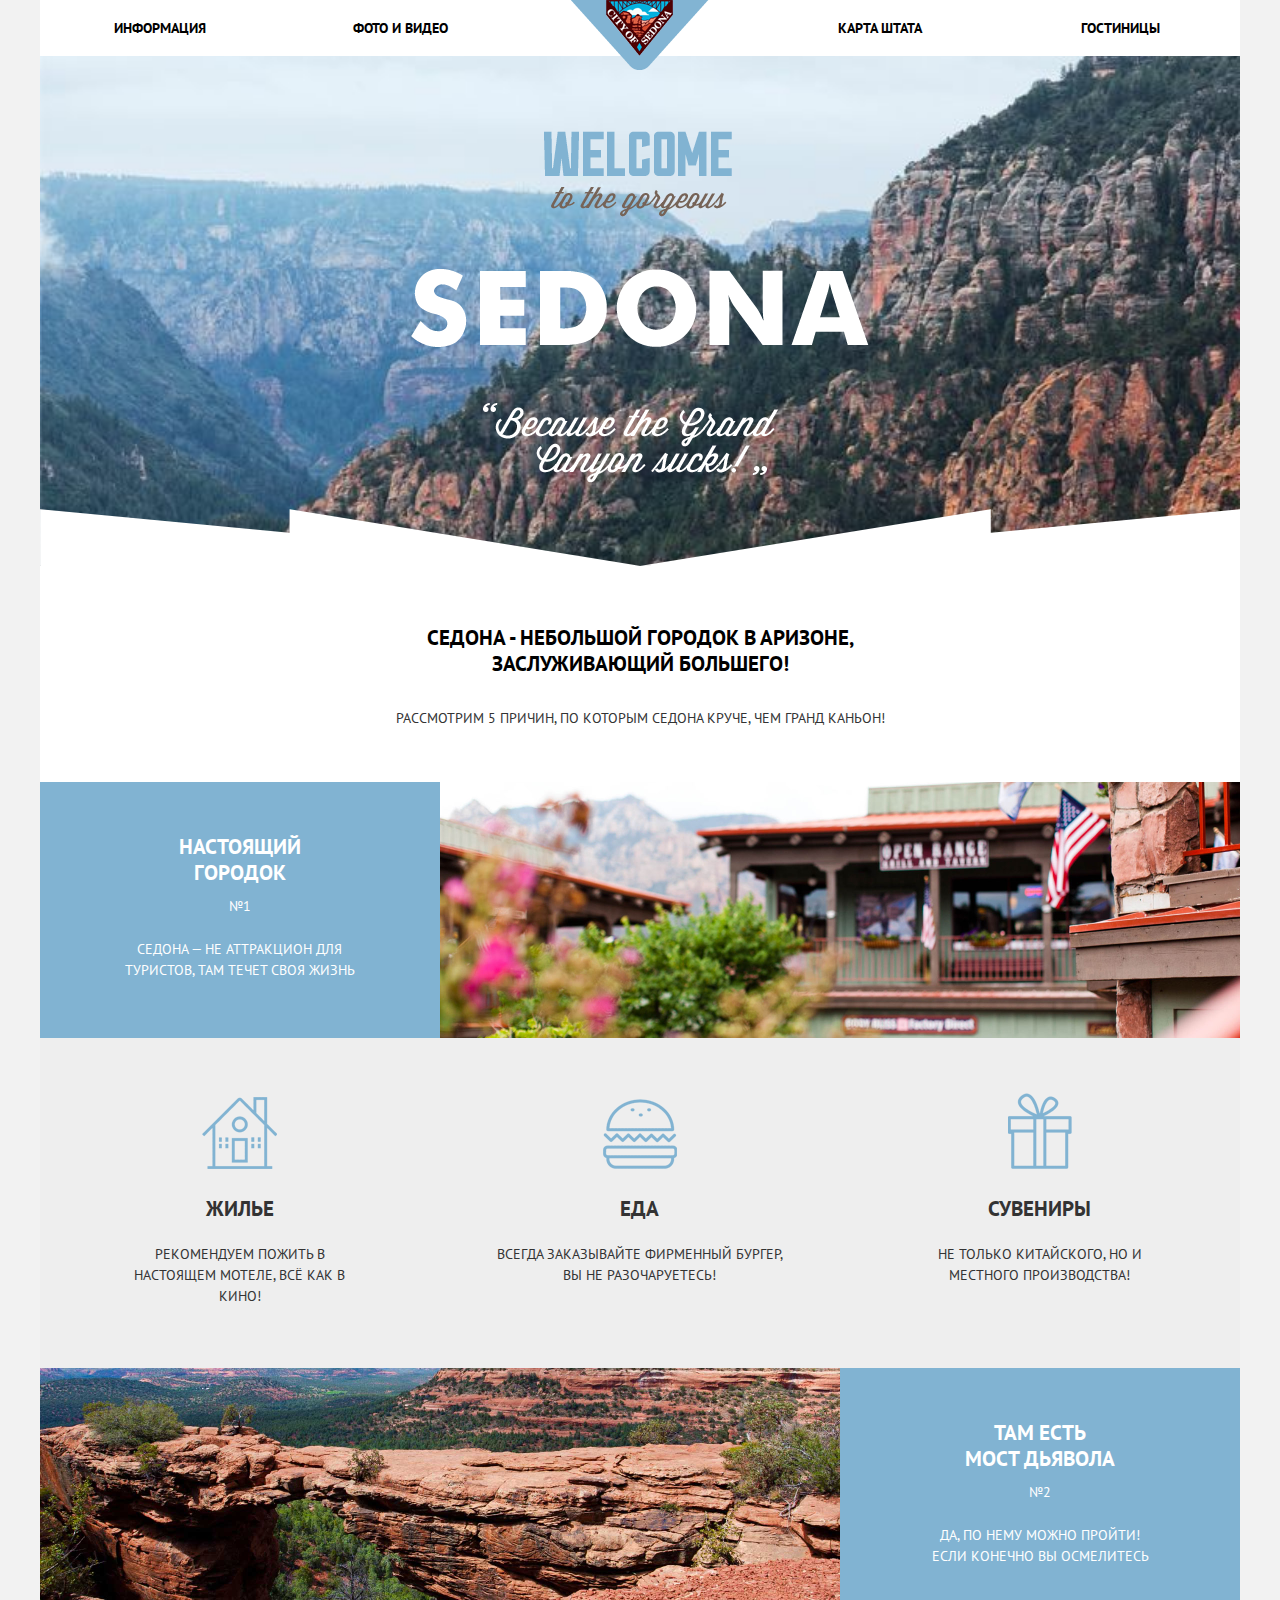
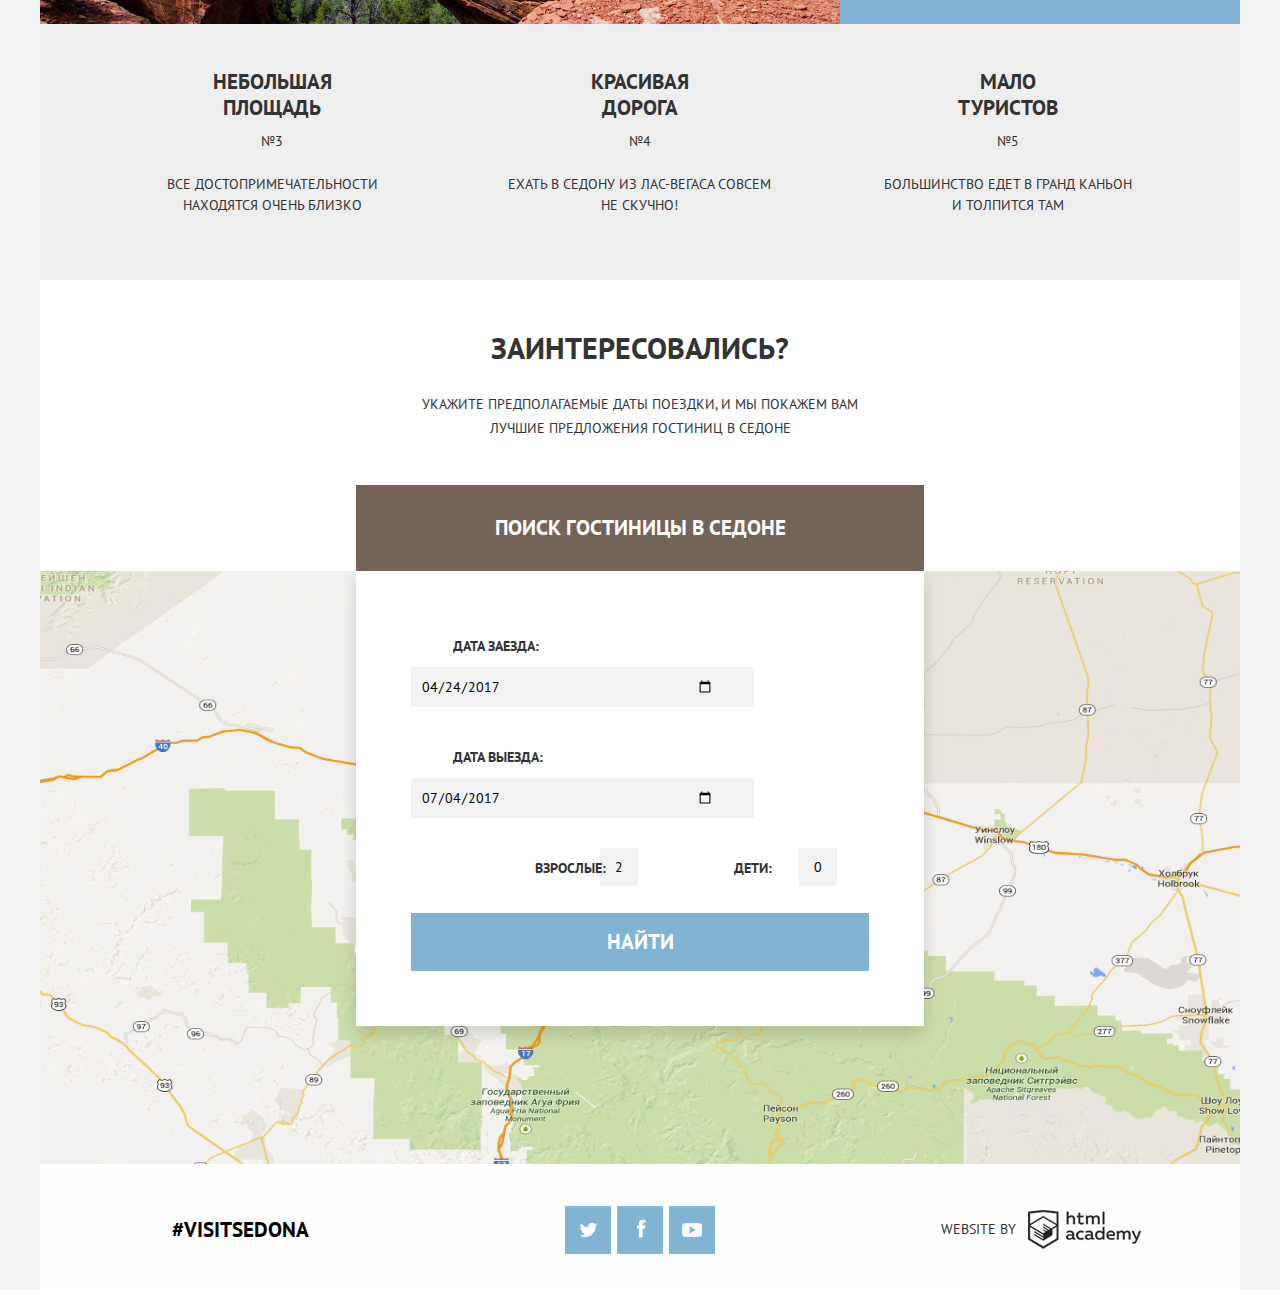
==== commit a56542cb: "Продолжаем стилизацию index" ====
--- a/index.html
+++ b/index.html
@@ -27,107 +27,103 @@
 			</section>
 			<section class="features">
 				<section class="intro">
-					<h1 class="features-title">Седона - небольшой городок в Аризоне, заслуживающий большего!</h1>
+					<h1 class="intro-title">Седона - небольшой городок в Аризоне, заслуживающий большего!</h1>
 					<p class="features-text">Рассмотрим 5 причин, по которым Седона круче, чем Гранд Каньон!</p>
 				</section>
-				<div class="features-item left">
+				<div class="features-item left row">
 					<div class="feature-description col">
-						<h2 class="item-object-title">Настоящий городок</h2>
+						<h2 class="features-title">Настоящий<br>городок</h2>
 						<span class="item-object-number">№1</span>
 						<p class="item-object-text">Седона — не аттракцион для туристов, там течет своя жизнь</p>
 					</div>
 					<div class="poster col col-two">
-						<img class="features-img" src="./img/feature-1.jpg" alt="Фото дома на улице" width="512" height="256">
+						<img class="features-img" src="./img/feature-1.jpg" alt="Фото дома на улице" width="1600" height="800">
 					</div>
 				</div>
-				<section class="features-services">
+				<section class="features-services row">
 					<ul class="services-list">
-						<li class="services-item">
-							<img class="services-img" src="./img/service-1.svg" alt="Иконка дома" width="150" height="100">
-							<h2 class="services-item-title">Жилье</h2>
+						<li class="services-item col">							
+							<h2 class="services-item-title services-item-title-house">Жилье</h2>
 							<p class="services-item-text">Рекомендуем пожить в настоящем мотеле, всё как в кино!</p>
 						</li>
-						<li class="services-item">
-							<img class="services-img" src="./img/service-2.svg" alt="Иконка бургера" width="150" height="100">
-							<h2 class="services-item-title">Еда</h2>
+						<li class="services-item services-item-center col">							
+							<h2 class="services-item-title services-item-title-food">Еда</h2>
 							<p class="services-item-text">Всегда заказывайте фирменный бургер, вы не разочаруетесь!</p>
 						</li>
-						<li class="services-item">
-							<img class="services-img" src="./img/service-3.svg" alt="Иконка коробки с подарком" width="150" height="100">
-							<h2 class="services-item-title">Сувениры</h2>
+						<li class="services-item col">							
+							<h2 class="services-item-title services-item-title-gift">Сувениры</h2>
 							<p class="services-item-text">Не только китайского, но и местного производства!</p>
 						</li>
 					</ul>
 				</section>
-				<div class="features-item right">	
+				<div class="features-item right row">	
 					<div class="poster col col-two">
-						<img class="features-img" src="./img/feature-2.jpg" alt="Фото моста Дьявола" width="512" height="256">
+						<img class="features-img" src="./img/feature-2.jpg" alt="Фото моста Дьявола" width="1600" height="800">
 					</div>
 					<div class="feature-description col">
-						<h2 class="item-object-title">Там есть мост Дьявола</h2>
+						<h2 class="features-title">Там есть<br>мост Дьявола</h2>
 						<span class="item-object-number">№2</span>
 						<p class="item-object-text">Да, по нему можно пройти! Если конечно вы осмелитесь</p>
 					</div>
 				</div>
-				<section class="features-services">
-					<ul class="features-services-plus">
-						<li class="services-item-plus">
-							<h2 class="services-item-title">Небольшая площадь</h2>
+				<section class="features-services row">
+					<ul class="feature-description">
+						<li class="col">
+							<h2 class="features-title">Небольшая<br> площадь</h2>
 							<span class="item-object-number">№3</span>	
-							<p class="services-item-text">Все достопримечательности находятся очень близко</p>
+							<p class="services-item-text">Все достопримечательности<br>находятся очень близко</p>
 						</li>
-						<li>
-							<h2 class="services-item-title">Красивая дорога</h2>
+						<li class="col">
+							<h2 class="features-title">Красивая<br> дорога</h2>
 							<span class="item-object-number">№4</span>	
-							<p class="services-item-text">Ехать в Седону из Лас-Вегаса совсем не скучно!</p>
+							<p class="services-item-text">Ехать в Седону из Лас-Вегаса совсем<br>не скучно!</p>
 						</li>
-						<li>
-							<h2 class="services-item-title">Мало туристов</h2>
+						<li class="col">
+							<h2 class="features-title">Мало<br> туристов</h2>
 							<span class="item-object-number">№5</span>	
-							<p class="services-item-text">Большинство едет в гранд каньон и толпится там</p>
+							<p class="services-item-text">Большинство едет в гранд каньон<br>и толпится там</p>
 						</li>
 					</ul>
 				</section>
 			</section>
 			<section class="order">
-				<div class="public">
-					<h2 class="public-title">Заинтересовались?</h2>
-					<p class="public-text">Укажите предполагаемые даты поездки, и мы покажем вам лучшие предложения гостиниц в Седоне</p>
-					<a href="#" class="public-button">Поиск гостиницы в Седоне</a>
-					
+				<h2 class="public-title">Заинтересовались?</h2>
+				<p class="public-text">Укажите предполагаемые даты поездки, и мы покажем вам лучшие предложения гостиниц в Седоне</p>
+				<a href="#" class="public-button">Поиск гостиницы в Седоне</a>
+				<div class="popup">
 					<form class="form" action="#">
 						<fieldset class="form-rows">
 							<label class="form-label" for="date-in">Дата заезда:</label>
-							<input class="form-input-date" type="date" name="date-in" value="2017-04-24">
+							<input class="form-input-date form-input" type="date" name="date-in" value="2017-04-24">
 							<span class="icon-calendar">Календарь</span>
 						</fieldset>
 						<fieldset class="form-rows">
 							<label class="form-label" for="date-out">Дата выезда:</label>
-							<input class="form-input-date" type="date" name="date-out" value="2017-07-04">
+							<input class="form-input-date form-input" type="date" name="date-out" value="2017-07-04">
 							<span class="icon-calendar">Календарь</span>
 						</fieldset>
 						
-						<fieldset class="counter">
+						<fieldset class="counter form-rows">
 							<label class="form-label" for="counter-adult">Взрослые:</label>
-							<button class="icon-minus" type="button" tabindex="0"></button>
-							<input class="form-input-counter" type="text" name="counter-adult" value="2">
-							<button class="icon-plus" type="button" tabindex="0"></button>
+							<button class="icon-minus" type="button" tabindex="-1"></button>
+							<input class="form-input-counter form-input" type="text" name="counter-adult" value="2">
+							<button class="icon-plus" type="button" tabindex="-1"></button>
 						</fieldset>
-						<fieldset class="counter">
+						<fieldset class="counter form-rows">
 							<label class="form-label" for="counter-children">Дети:</label>
-							<button class="icon-minus" type="button" tabindex="0"></button>
-							<input class="form-input-counter" type="text" name="counter-children" value="0">
-							<button class="icon-plus" type="button" tabindex="0"></button>
+							<button class="icon-minus" type="button" tabindex="-1"></button>
+							<input class="form-input-counter form-input" type="text" name="counter-children" value="0">
+							<button class="icon-plus" type="button" tabindex="-1"></button>
 						</fieldset>
 						<input class="button-solid" type="submit" value="Найти">
 					</form>
 				</div>
-				<div class="map">
-					<img src="./img/map.png" alt="Карта" width="1200" height="593">
-				</div>
 			</section>
 		</main>
 		<footer class="main-footer">
+			<div class="map">
+				<img src="./img/map.png" alt="Карта" width="1200" height="593">
+			</div>
 			<div class="main-footer-column row">
 				<div class="main-footer-column-visit">
 					<a href="#">#visitsedona</a>
--- a/css/style.css
+++ b/css/style.css
@@ -4,7 +4,8 @@
 .description-hotels-button,
 .description-hotels-button-other,
 .btn-social,
-.public-button {
+.public-button,
+.button-solid{
 	display: inline-block;
 	vertical-align: top;
 	padding: 5px 17px;
@@ -21,6 +22,13 @@
 	background: #81b3d2;
 	cursor: pointer;
 }
+.button-solid:hover {
+	background: #669ec0;
+}
+.button-solid:active {
+	color: rgba(255,255,255,.3);
+	background: #5496bd;
+}
 .button-clear:hover {
 	background: #669ec0;
 }
@@ -42,12 +50,14 @@
 	color: rgba(255,255,255,.3);
 	background: #5496bd;
 }
+.public-button {
+  background: #766357;
+}
 .public-button:hover {
-	background: #669ec0;
+	background: #604e43;
 }
 .public-button:active {
-	color: rgba(255,255,255,.3);
-	background: #5496bd;
+	background: #503e33;
 }
 .description-hotels-button-other {
 	background: #766357;
@@ -249,8 +259,7 @@
     text-align: center;
 }
 .features-title {
-	font-size: 21px; 
-    color: #000; 
+	font-size: 21px;  
 }
 .item-object-title {
 	font-size: 21px; 
@@ -489,7 +498,7 @@
 	line-height: 26px;
 	text-align: center;
 }
-.features-title {
+.intro-title {
     width: 450px;
     margin: 28px auto;
     font-size: 21px;
@@ -499,11 +508,16 @@
     margin: 20px 0;
 }
 
-/**title**/
-
-.features-item {
+/**features**/
+
+.features-item,
+.features-services {
 	min-height: 256px;
     background: #eee;
+}
+.features-services .feature-description {
+    padding: 0 4%;
+    padding-top: 35px;
 }
 .features-item .feature-description {
     padding: 0 4%;
@@ -512,12 +526,12 @@
 .feature-description {
     text-align: center;
 }
-.item-object-title {
+.features-title {
 	margin: 10px auto;
 	font-size: 21px;
 	line-height: 26px;
 	font-weight: bold;
-	  }
+}
 .feature-description p {
 	margin: 22px auto;
 }
@@ -533,6 +547,193 @@
     padding: 0 7%;
     padding-top: 35px;
 }
-.features-item .item-object-title {
+.features-item .features-title {
     margin-top: 17px;
 }
+.poster {
+	position: relative;
+	height: 256px;
+	overflow: hidden;
+	background: rgba(0,0,0,.1);
+}
+.poster img {
+	position: absolute;
+	top: 50%;
+	max-width: 100%;
+	height: auto;
+	transform: translateY(-50%);
+}
+
+/**features-services**/
+
+.services-list {
+	min-height: 330px;
+	margin: 0;
+	padding: 0;
+	list-style: none;
+}
+.services-item {
+	padding: 0 6%;
+    padding-top: 35px;
+    text-align: center;
+}
+.services-item-center {
+    padding: 0 4%;
+    padding-top: 35px;
+}
+.services-item-title {
+	position: relative;
+	margin: 20px auto;
+	padding-top: 103px;
+	font-size: 21px;
+	line-height: 26px;
+	font-weight: bold;
+}
+.services-item-title::before {
+	content: '';
+	position: absolute;
+	left: 50%;
+	top: 0;
+	width: 76px;
+	height: 76px;
+	margin-left: -38px;
+	background: transparent url('../img/icons.png') no-repeat;
+}
+.services-item-title-food::before {
+	background-position: 0 0;
+}
+.services-item-title-gift::before {
+	background-position: 0 -152px;
+}
+.services-item-title-house::before {
+	background-position: 0 -304px;
+}
+.services-item p {
+	margin: 22px auto;
+}
+
+/**order**/
+
+.order {
+	position: relative;
+	z-index: 1;
+	width: 568px;
+	margin: 0 auto;
+	text-align: center;
+}
+.order h2 {
+	margin-top: 53px;
+	margin-bottom: 29px;
+	font-size: 30px;
+	line-height: 30px;
+	font-weight: bold;
+}
+.order p {
+	margin: 24px 50px;
+	line-height: 24px;
+}
+.order .public-button {
+    position: relative;
+    z-index: 2;
+    display: block;
+    margin-top: 45px;
+    padding: 30px;
+    font-size: 21px;
+    line-height: 26px;
+}
+.popup {
+    position: absolute;
+    z-index: 1;
+    left: 0;
+    right: 0;
+    background: #fff;
+    box-shadow: 0 7px 15px 0 rgba(0,0,0,.15);
+}
+.form {
+    margin: 55px;
+}
+.form-rows {
+	position: relative;
+	margin: 0;
+	margin-bottom: 30px;
+	padding: 0;
+	border: none;
+	font-size: 0;
+	font-weight: bold;
+	text-align: left;
+}
+.form .form-label {
+	display: inline-block;
+	vertical-align: top;
+	width: 115px;
+	font-size: 14px;
+	line-height: 41px;
+}
+.form .form-input {
+	display: inline-block;
+	vertical-align: top;
+}
+.form-input-date {
+	width: 343px;
+	padding-right: 38px;
+}
+.icon-calendar {
+	position: absolute;
+	right: 0;
+	top: 0;
+	color: #a9a9a9;
+}
+.icon-calendar::before {
+	width: 38px;
+	margin: 0;
+	font-size: 21px;
+	line-height: 38px;
+	text-align: center;
+}
+.form-input-date:hover + .icon-calendar {
+    color: #000;
+}
+.form-input-date:focus + .icon-calendar {
+    color: #81b3d2;
+}
+.counter {
+	display: inline-block;
+	vertical-align: top;
+	margin: 0;
+	padding: 0;
+	border: none;
+	font-size: 0px;
+}
+.form-input-counter {
+	width: 38px;
+	padding: 8px 0;
+	text-align: center;
+}
+.counter button {
+	display: inline-block;
+	vertical-align: top;
+	padding: 0;
+	border: none;
+	outline: none;
+	color: #a9a9a9;
+	background: #f2f2f2;
+}
+.counter button::before {
+	display: block;
+	width: 38px;
+	margin: 0;
+	font-size: 14px;
+	line-height: 38px;
+	text-align: center;
+}
+.counter .form-label {
+	width: 65px;
+	margin-left: 50px;
+}
+.form .button-solid {
+	width: 100%;
+	margin-top: 24px;
+	padding: 16px;
+	font-size: 21px;
+	line-height: 26px;
+}
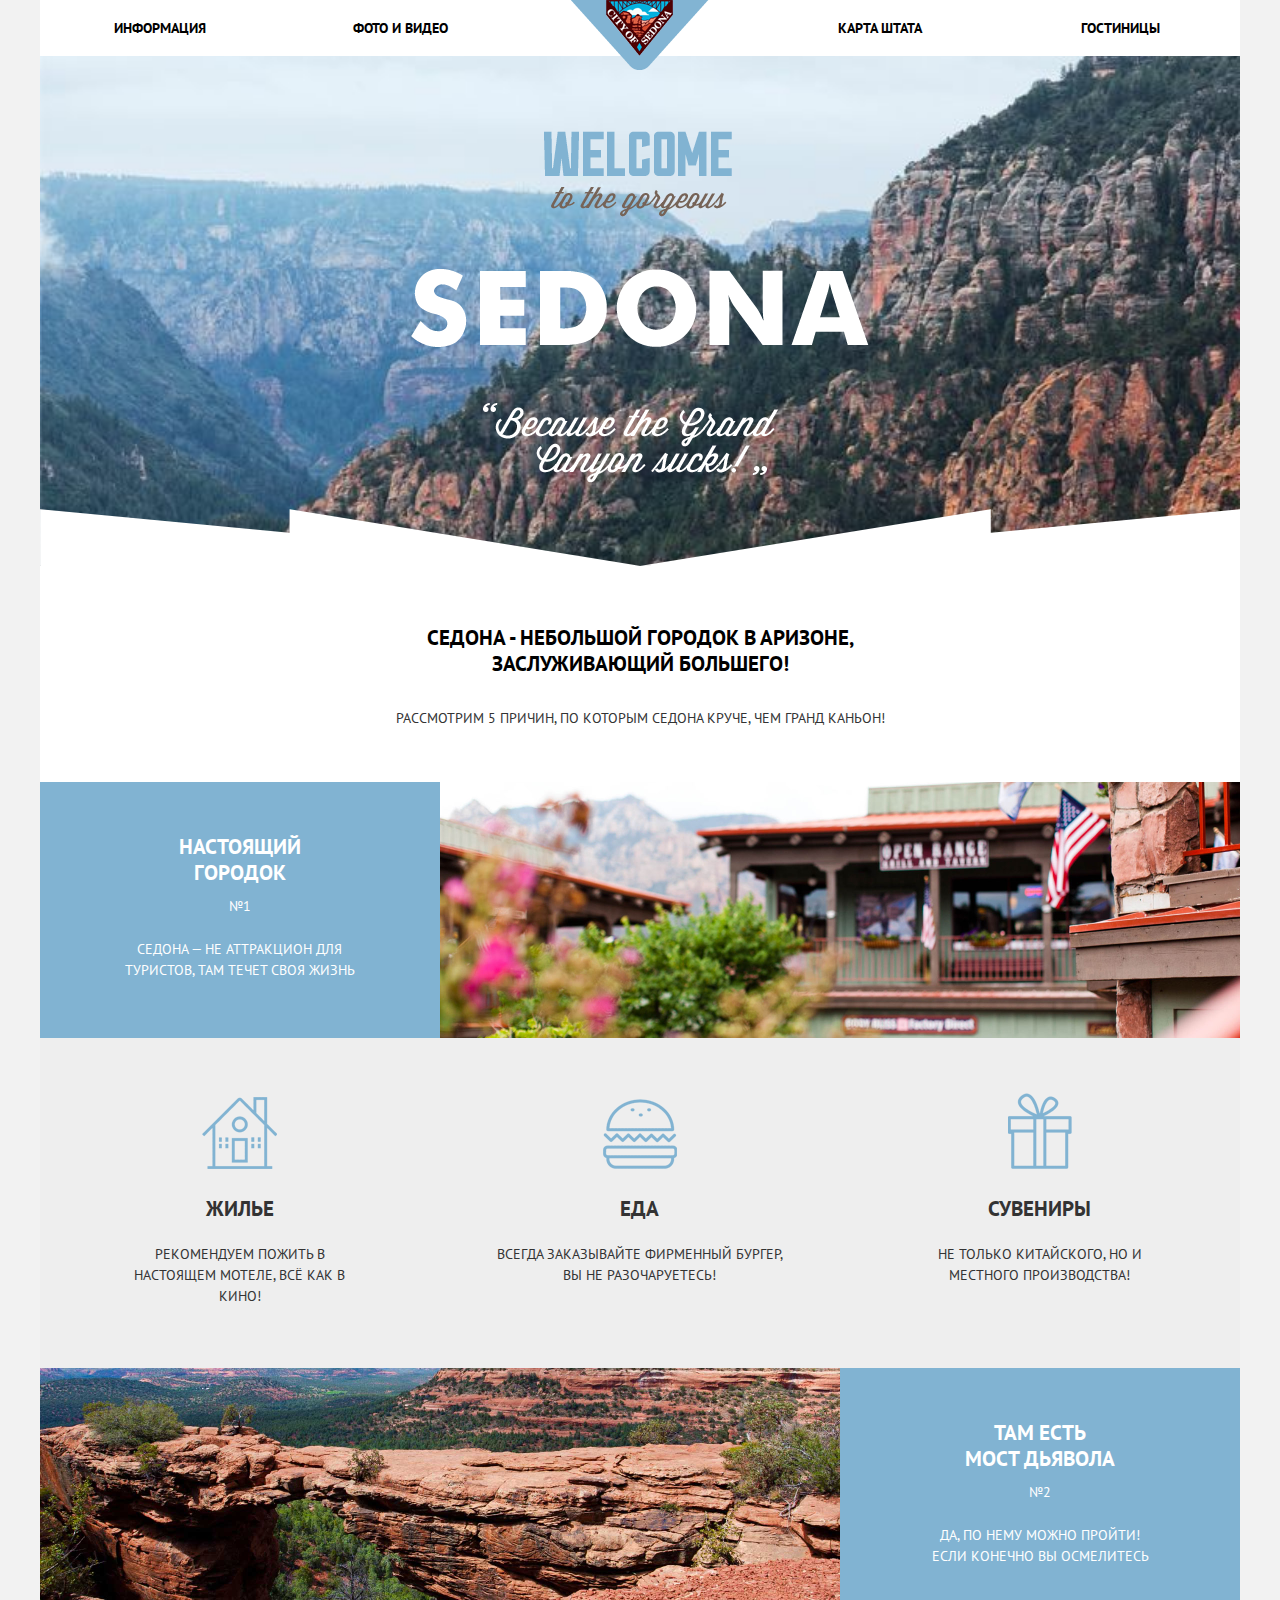
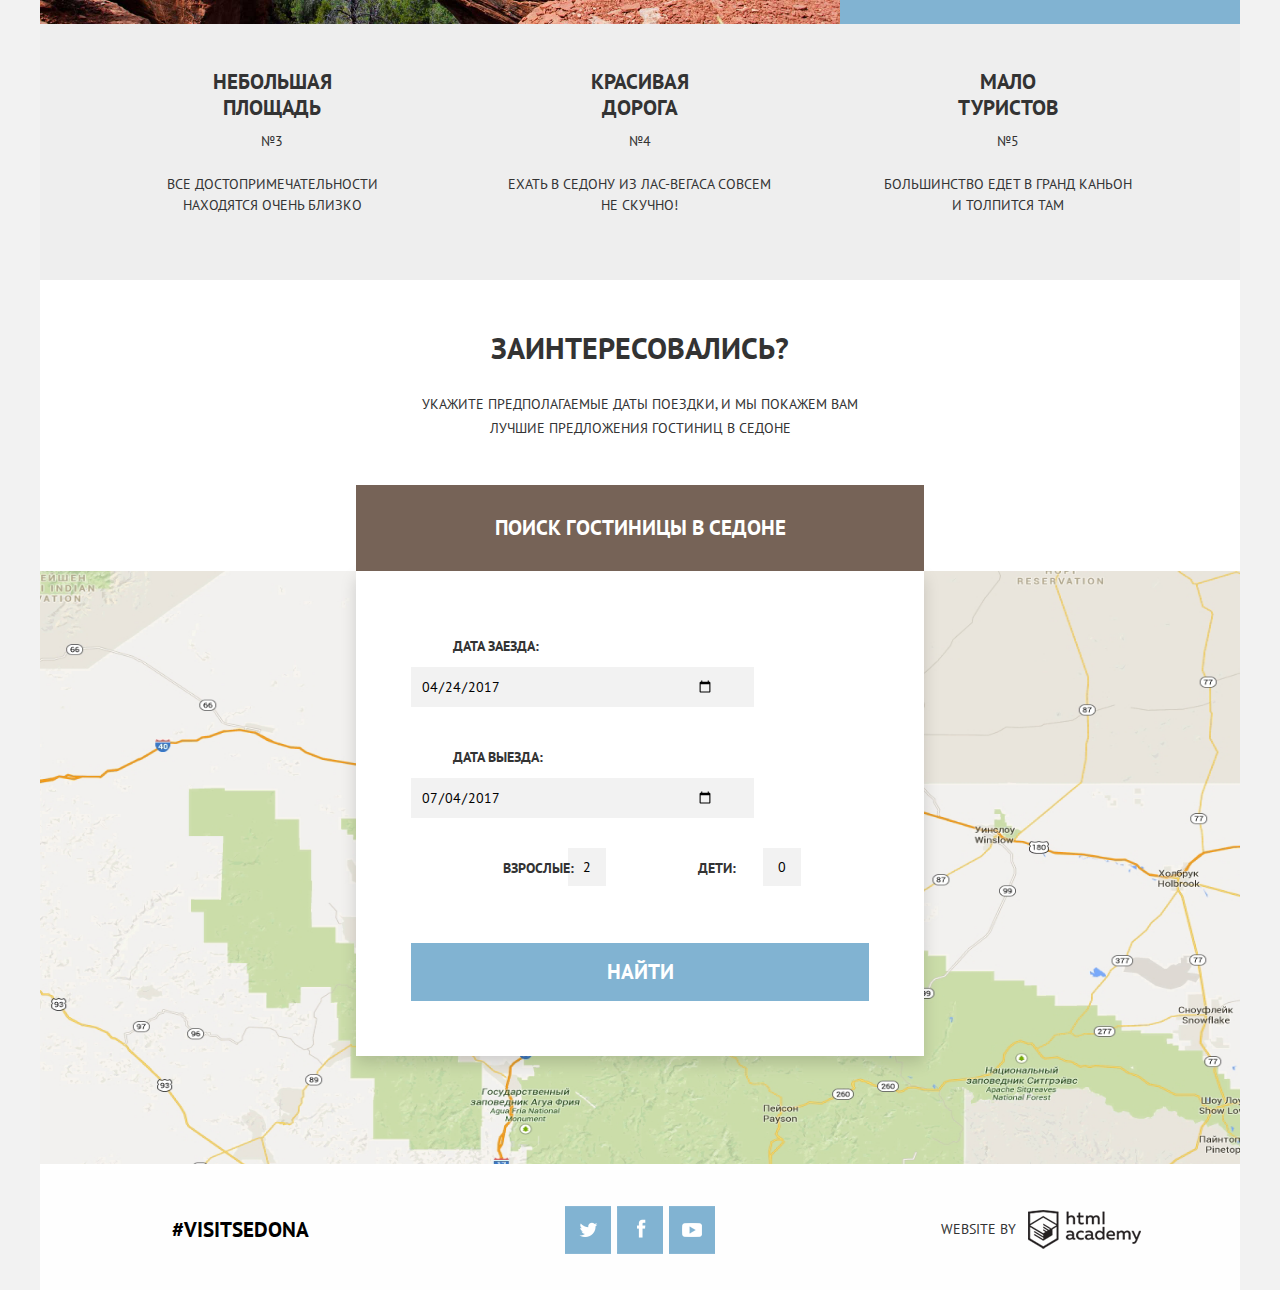
==== commit 9eeb3acd: "Продолжаю стилизацию" ====
--- a/index.html
+++ b/index.html
@@ -102,18 +102,19 @@
 							<input class="form-input-date form-input" type="date" name="date-out" value="2017-07-04">
 							<span class="icon-calendar">Календарь</span>
 						</fieldset>
-						
-						<fieldset class="counter form-rows">
+						<fieldset class="counters form-rows">
+						<fieldset class="counter">
 							<label class="form-label" for="counter-adult">Взрослые:</label>
 							<button class="icon-minus" type="button" tabindex="-1"></button>
 							<input class="form-input-counter form-input" type="text" name="counter-adult" value="2">
 							<button class="icon-plus" type="button" tabindex="-1"></button>
 						</fieldset>
-						<fieldset class="counter form-rows">
+						<fieldset class="counter">
 							<label class="form-label" for="counter-children">Дети:</label>
 							<button class="icon-minus" type="button" tabindex="-1"></button>
 							<input class="form-input-counter form-input" type="text" name="counter-children" value="0">
 							<button class="icon-plus" type="button" tabindex="-1"></button>
+						</fieldset>
 						</fieldset>
 						<input class="button-solid" type="submit" value="Найти">
 					</form>
--- a/css/style.css
+++ b/css/style.css
@@ -238,7 +238,7 @@
 }
 .col-two {
     width: 66.67%;
-	}
+}
 
 /**Главное содержимое index**/
 
@@ -737,3 +737,247 @@
 	font-size: 21px;
 	line-height: 26px;
 }
+
+/**hotels**/
+
+.filters-rows {
+	padding-top: 14px;
+	padding-bottom: 8px;
+	color: #fff;
+	background: #46525c url('../img/hotels.jpg') no-repeat 0 50%;
+	background-size: cover;
+}
+.filters-rows h2 {
+    margin: 12px 0;
+    font-size: 16px;
+    line-height: 21px;
+    text-align: left;
+}
+.options {
+	padding-left: 6%;
+    font-size: 0;
+}
+.filter-options {
+	display: inline-block;
+	vertical-align: top;
+	max-width: 150px;
+	margin: 0;
+	margin-right: 30px;
+	padding: 0;
+	border: none;
+	font-size: 14px;
+	list-style: none;
+}
+.filter-options li {
+	margin: 25px 0;
+}
+.filter-options:first-child {
+	margin-right: 119px;
+}
+.filter-cost {
+    padding-right: 6.5%;
+    text-align: center;
+}
+.cost-group {
+	position: relative;
+	border: 2px solid #fff;
+	border-radius: 3px;
+	font-size: 0;
+}
+.cost-group::before {
+	content: '';
+	position: absolute;
+	left: 50%;
+	top: 5px;
+	width: 2px;
+	height: 21px;
+	margin-left: -1px;
+	background: #fff;
+}
+.cost-group label {
+	display: inline-block;
+	vertical-align: top;
+	width: 40%;
+	padding: 5px 5%;
+	font-size: 14px;
+	text-align: right;
+}
+.cost-input {
+	max-width: 50%;
+	padding: 0;
+	border: none;
+	color: #fff;
+	background: transparent;
+}
+.cost-input-min {
+	max-width: 43%;
+}
+.range {
+	position: relative;
+	height: 2px;
+	margin: 20px 0;
+	background: rgba(255,255,255,.3);
+}
+.scale {
+	position: absolute;
+	top: 0;
+	bottom: 0;
+	left: 0%;
+	right: 14%;
+	background: #fff;
+}
+.scale-slider {
+	position: absolute;
+	top: -8px;
+	padding: 2px;
+	border: 8px solid #fff;
+	border-radius: 50%;
+	outline: none;
+	background: #ababab;
+	box-shadow: 0 2px 0 0 rgba(0,0,0,.14);
+	cursor: pointer;
+}
+.scale-slider:hover {
+	background: #1c4f80;
+}
+.scale-slider-min {
+	left: 0;
+}
+.scale-slider-max {
+	right: 0;
+}
+
+/**catalog**/
+
+.filter {
+	padding-left: 6%;
+	padding-right: 6.5%;
+	padding-top: 30px;
+	padding-bottom: 30px;
+	border-bottom: 1px solid #e5e5e5;
+}
+.answer-title {
+	float: left;
+	width: 135px;
+}
+.sorting-list {
+	float: right;
+	width: 110px;
+	text-align: right;
+	list-style: none;
+}
+.sort-type {
+	margin-left: 167px;
+	margin-right: 110px;
+}
+
+/****/
+
+.answer-title {
+	margin: 0;	
+	font-size: 21px;
+	line-height: 26px;
+}
+.sort-type {
+	font-size: 0;
+}
+.sort-label {
+	display: inline-block;
+	vertical-align: top;
+	width: 114px;
+	font-size: 12px;
+	line-height: 26px;
+}
+.sort-type ul {
+	display: inline-block;
+	vertical-align: top;
+	max-width: 70%;
+	margin: 0;
+	padding: 0;
+	list-style: none;
+}
+.sort-type li {
+	display: inline-block;
+	vertical-align: top;
+	margin-right: 32px;
+	font-size: 12px;
+	line-height: 26px;
+}
+.sort-type a::after {
+	content: '';
+	position: absolute;
+	left: 0;
+	right: 0;
+	bottom: 0;
+	border-top: 1px dotted #000;
+}
+.sort-type a:hover {
+	color: #81b3d2;
+	opacity: 1;
+}
+.sort-type a:hover::after {
+	border-color: #81b3d2;
+}
+.sort-type a:active {
+	color: #000;
+}
+.sort-type a.active {
+	color: #81b3d2;
+}
+.sort-type a:active,
+.sort-type a.active {
+	opacity: 1;
+}
+.sort-type a:active::after,
+.sort-type a.active::after {
+	border: none;
+}
+.sort-order {
+	font-size: 0;
+}
+.sort-order .icon {
+	display: inline-block;
+	vertical-align: top;
+	font-size: 23px;
+	line-height: 23px;
+	text-decoration: none;
+	color: #000;
+	opacity: .3;
+	cursor: pointer;
+}
+.sort-order .icon:before {
+	margin: 0;
+	padding: 0;
+	text-align: right;
+}
+.sort-order .icon:hover {
+	opacity: 1;
+}
+.sort-order .icon:active,
+.sort-order .icon-active {
+	color: #81b3d2;
+	opacity: 1;
+}
+
+/****/
+
+.hotels-img {
+	outline: none;
+	text-decoration: none;
+}
+.hotels-img {
+	display: block;
+	width: 135px;
+	height: 90px;
+}
+.hotel-item {
+	font-size: 0px;
+}
+.description-hotels-title {
+	margin: 0;
+	margin-top: -6px;
+	margin-bottom: 6px;
+	font-size: 21px;
+	line-height: 26px;
+}
+	